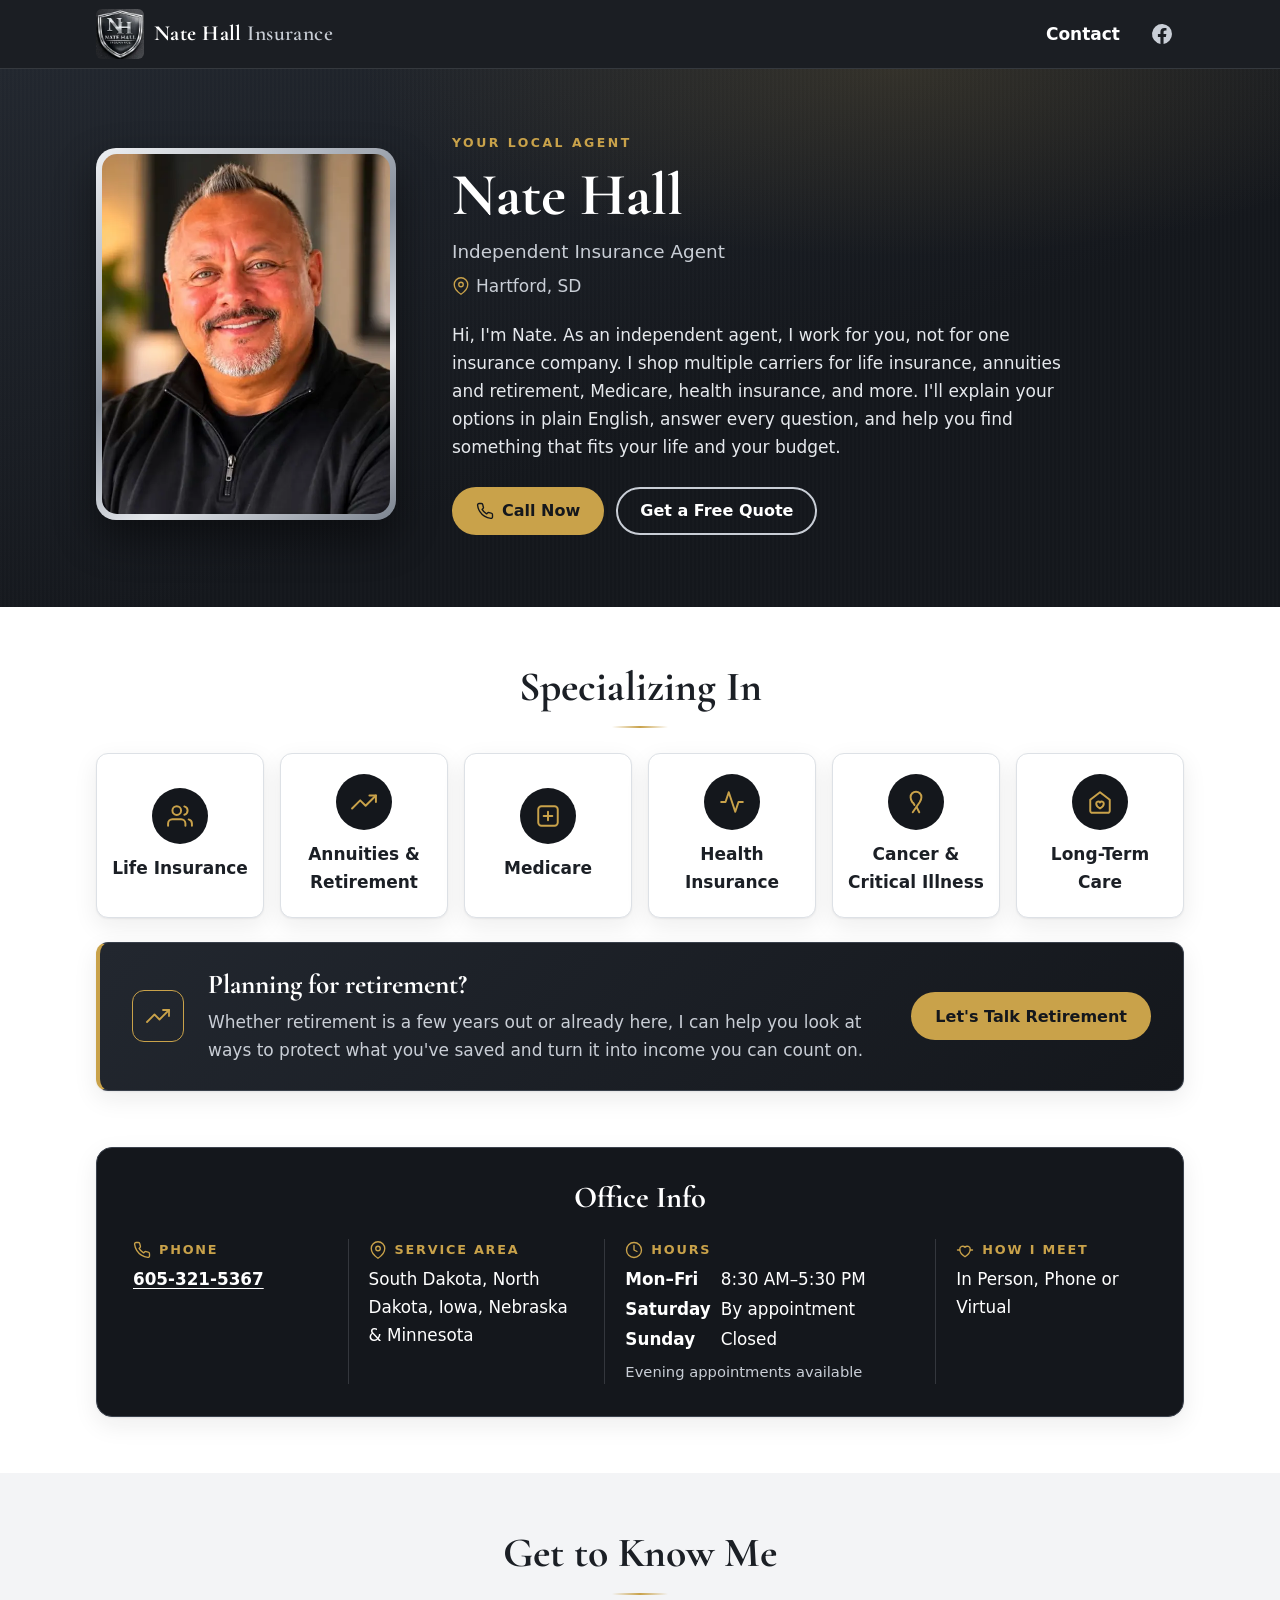
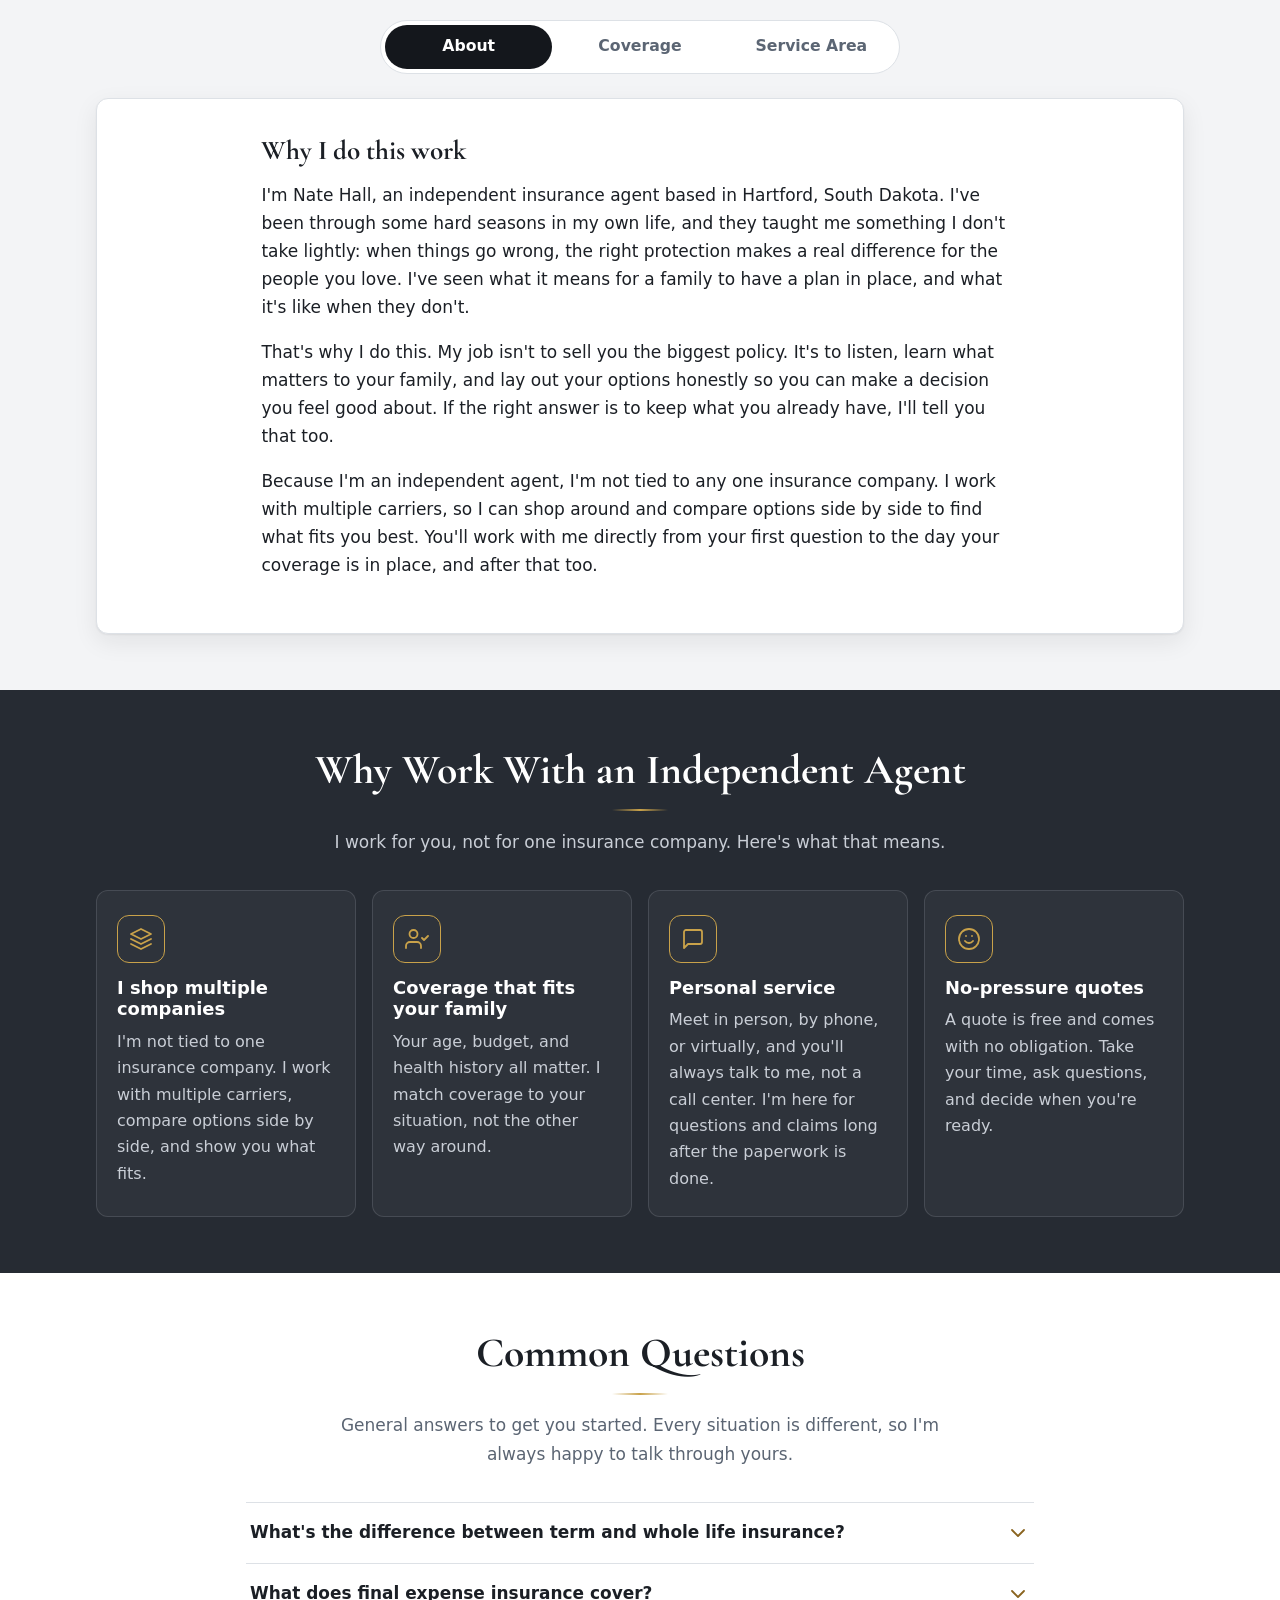
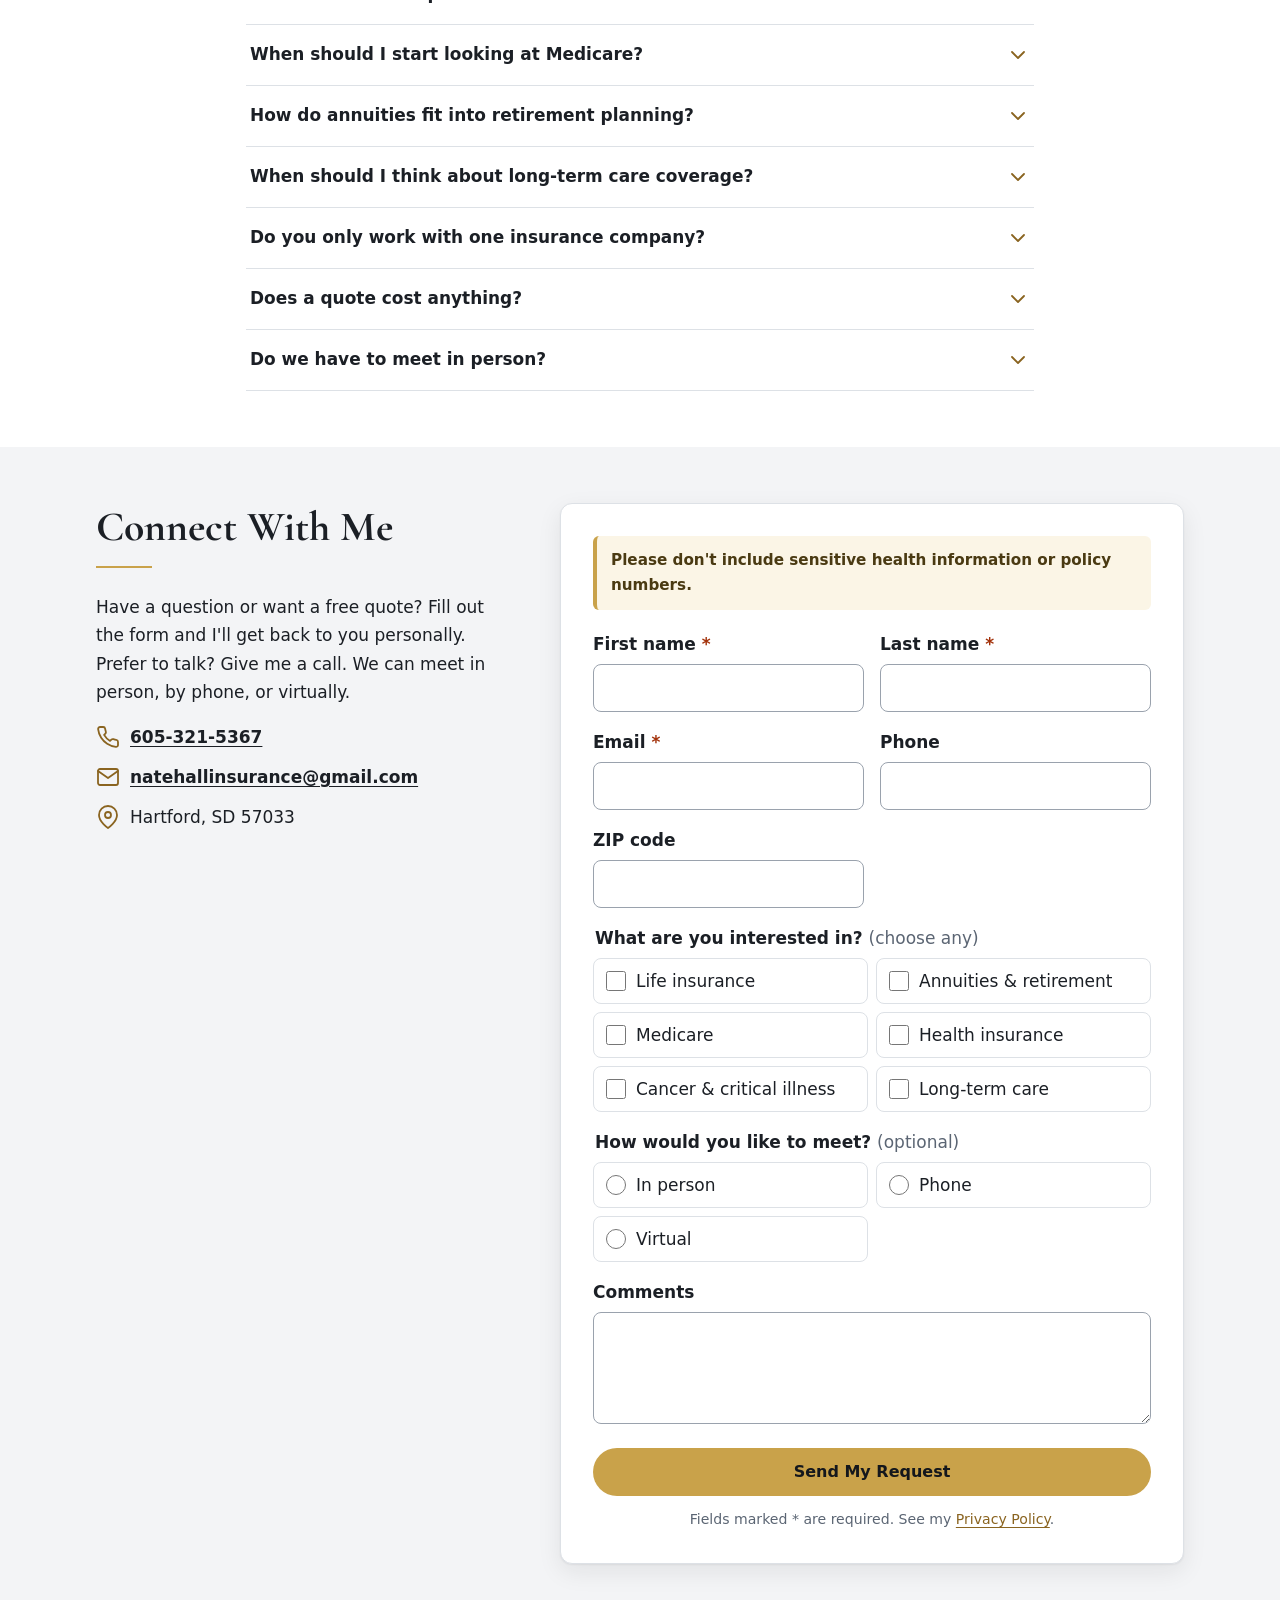
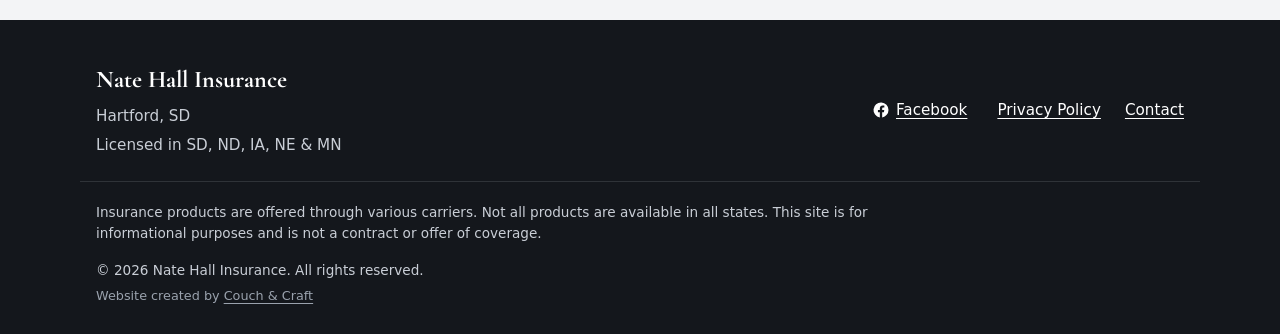
==== index.html @ f80def9e "Add Google Analytics, Search Console verification and lead events GA4 on every page, generate_lead o" ====
<!doctype html>
<html lang="en">
<head>
  <meta charset="utf-8">
  <meta name="viewport" content="width=device-width, initial-scale=1">
  <title>Insurance Agent in Hartford, SD | Nate Hall Insurance</title>
  <meta name="description" content="Independent agent in Hartford, SD. I compare life, Medicare, health, annuity and long-term care plans from multiple carriers. Free, no-pressure quotes.">
  <meta name="theme-color" content="#14171C">

  <link rel="canonical" href="https://www.natehallinsurance.com/">
  <meta name="google-site-verification" content="kCmGe4EcxUfn1Sa9XEXXKbGyfLXKzWHT8X6fdnaGC8A">

  <meta property="og:type" content="website">
  <meta property="og:site_name" content="Nate Hall Insurance">
  <meta property="og:title" content="Insurance Agent in Hartford, SD | Nate Hall Insurance">
  <meta property="og:description" content="Independent insurance agent in Hartford, SD. Life insurance, annuities and retirement, Medicare, health insurance, cancer and critical illness, and long-term care. Free, no-pressure quotes.">
  <meta property="og:url" content="https://www.natehallinsurance.com/">
  <meta property="og:image" content="https://www.natehallinsurance.com/assets/og-image.jpg">
  <meta property="og:image:width" content="1200">
  <meta property="og:image:height" content="630">
  <meta property="og:image:alt" content="Headshot of Nate Hall, independent insurance agent in Hartford, South Dakota">
  <meta property="og:locale" content="en_US">
  <meta name="twitter:card" content="summary_large_image">

  <link rel="icon" type="image/png" href="assets/favicon.png">
  <link rel="apple-touch-icon" href="assets/apple-touch-icon.png">

  <link rel="preconnect" href="https://fonts.googleapis.com">
  <link rel="preconnect" href="https://fonts.gstatic.com" crossorigin>
  <link rel="stylesheet" href="https://fonts.googleapis.com/css2?family=Cormorant+Garamond:wght@600;700&display=swap">

  <link rel="preload" as="image" href="assets/nate.webp?v=20261008" type="image/webp">
  <link rel="stylesheet" href="css/styles.css?v=20261012">

  <script type="application/ld+json">
  {
    "@context": "https://schema.org",
    "@type": "InsuranceAgency",
    "name": "Nate Hall Insurance",
    "url": "https://www.natehallinsurance.com/",
    "logo": "https://www.natehallinsurance.com/assets/logo.png",
    "image": "https://www.natehallinsurance.com/assets/nate.jpg",
    "description": "Independent insurance agency in Hartford, South Dakota offering life insurance, annuities and retirement planning, Medicare, health insurance, cancer and critical illness, and long-term care coverage.",
    "telephone": "+16053215367",
    "email": "natehallinsurance@gmail.com",
    "openingHoursSpecification": [
      {
        "@type": "OpeningHoursSpecification",
        "dayOfWeek": ["Monday", "Tuesday", "Wednesday", "Thursday", "Friday"],
        "opens": "08:30",
        "closes": "17:30"
      }
    ],
    "address": {
      "@type": "PostalAddress",
      "addressLocality": "Hartford",
      "addressRegion": "SD",
      "postalCode": "57033",
      "addressCountry": "US"
    },
    "areaServed": [
      { "@type": "State", "name": "South Dakota" },
      { "@type": "State", "name": "North Dakota" },
      { "@type": "State", "name": "Iowa" },
      { "@type": "State", "name": "Nebraska" },
      { "@type": "State", "name": "Minnesota" }
    ],
    "employee": {
      "@type": "Person",
      "name": "Nate Hall",
      "jobTitle": "Independent Insurance Agent"
    },
    "knowsAbout": ["Life insurance", "Final expense insurance", "Annuities", "Retirement planning", "Medicare", "Health insurance", "Cancer insurance", "Critical illness insurance", "Long-term care insurance"],
    "sameAs": ["https://www.facebook.com/p/Nate-Hall-Insurance-61587780698267/"]
  }
  </script>
  <script async src="https://www.googletagmanager.com/gtag/js?id=G-8RCHH9KMJ9"></script>
  <script>window.dataLayer=window.dataLayer||[];function gtag(){dataLayer.push(arguments);}gtag('js',new Date());gtag('config','G-8RCHH9KMJ9');</script>
</head>
<body>
  <a class="skip-link" href="#main">Skip to main content</a>

  <svg class="sprite" aria-hidden="true" focusable="false" xmlns="http://www.w3.org/2000/svg">
    <symbol id="i-family" viewBox="0 0 24 24"><path d="M17 21v-2a4 4 0 0 0-4-4H5a4 4 0 0 0-4 4v2"/><circle cx="9" cy="7" r="4"/><path d="M23 21v-2a4 4 0 0 0-3-3.87"/><path d="M16 3.13a4 4 0 0 1 0 7.75"/></symbol>
    <symbol id="i-medical" viewBox="0 0 24 24"><rect x="3" y="3" width="18" height="18" rx="3"/><path d="M12 8v8M8 12h8"/></symbol>
    <symbol id="i-growth" viewBox="0 0 24 24"><path d="M23 6l-9.5 9.5-5-5L1 18"/><path d="M17 6h6v6"/></symbol>
    <symbol id="i-ribbon" viewBox="0 0 24 24"><path d="M8.6 12.2C7.6 10.6 7 9.2 7 7.5a5 5 0 0 1 10 0c0 1.7-.6 3.1-1.6 4.7L9 21.5"/><path d="M12.6 16.8L15 21.5"/><path d="M10.6 14.7l-1.2-1.9"/></symbol>
    <symbol id="i-pulse" viewBox="0 0 24 24"><path d="M22 12h-4l-3 9L9 3l-3 9H2"/></symbol>
    <symbol id="i-home-heart" viewBox="0 0 24 24"><path d="M3 10l9-7 9 7v10a2 2 0 0 1-2 2H5a2 2 0 0 1-2-2z"/><path d="M12 18s-3.5-2-3.5-4.4A1.9 1.9 0 0 1 12 12.5a1.9 1.9 0 0 1 3.5 1.1C15.5 16 12 18 12 18z"/></symbol>
    <symbol id="i-phone" viewBox="0 0 24 24"><path d="M22 16.92v3a2 2 0 0 1-2.18 2 19.8 19.8 0 0 1-8.63-3.07 19.5 19.5 0 0 1-6-6A19.8 19.8 0 0 1 2.12 4.18 2 2 0 0 1 4.11 2h3a2 2 0 0 1 2 1.72c.13.96.36 1.9.7 2.81a2 2 0 0 1-.45 2.11L8.09 9.91a16 16 0 0 0 6 6l1.27-1.27a2 2 0 0 1 2.11-.45c.91.34 1.85.57 2.81.7A2 2 0 0 1 22 16.92z"/></symbol>
    <symbol id="i-pin" viewBox="0 0 24 24"><path d="M21 10c0 7-9 13-9 13s-9-6-9-13a9 9 0 0 1 18 0z"/><circle cx="12" cy="10" r="3"/></symbol>
    <symbol id="i-clock" viewBox="0 0 24 24"><circle cx="12" cy="12" r="10"/><path d="M12 6v6l4 2"/></symbol>
    <symbol id="i-handshake" viewBox="0 0 24 24"><path d="M12 21s-7-4.35-7-10a4 4 0 0 1 7-2.65A4 4 0 0 1 19 11c0 5.65-7 10-7 10z"/><path d="M2 12h3M19 12h3"/></symbol>
    <symbol id="i-mail" viewBox="0 0 24 24"><rect x="2" y="4" width="20" height="16" rx="2"/><path d="M22 6l-10 7L2 6"/></symbol>
    <symbol id="i-layers" viewBox="0 0 24 24"><path d="M12 2L2 7l10 5 10-5-10-5z"/><path d="M2 17l10 5 10-5"/><path d="M2 12l10 5 10-5"/></symbol>
    <symbol id="i-user-check" viewBox="0 0 24 24"><path d="M16 21v-2a4 4 0 0 0-4-4H5a4 4 0 0 0-4 4v2"/><circle cx="8.5" cy="7" r="4"/><path d="M17 11l2 2 4-4"/></symbol>
    <symbol id="i-chat" viewBox="0 0 24 24"><path d="M21 15a2 2 0 0 1-2 2H7l-4 4V5a2 2 0 0 1 2-2h14a2 2 0 0 1 2 2z"/></symbol>
    <symbol id="i-smile" viewBox="0 0 24 24"><circle cx="12" cy="12" r="10"/><path d="M8 14s1.5 2 4 2 4-2 4-2"/><path d="M9 9h.01M15 9h.01"/></symbol>
    <symbol id="i-check" viewBox="0 0 24 24"><path d="M20 6L9 17l-5-5"/></symbol>
    <symbol id="i-chevron" viewBox="0 0 24 24"><path d="M6 9l6 6 6-6"/></symbol>
    <symbol id="i-left" viewBox="0 0 24 24"><path d="M15 18l-6-6 6-6"/></symbol>
    <symbol id="i-right" viewBox="0 0 24 24"><path d="M9 18l6-6-6-6"/></symbol>
    <symbol id="i-facebook" viewBox="0 0 24 24"><path fill="currentColor" stroke="none" d="M22 12a10 10 0 1 0-11.56 9.88v-6.99H7.9V12h2.54V9.8c0-2.5 1.49-3.89 3.78-3.89 1.09 0 2.24.2 2.24.2v2.46h-1.26c-1.24 0-1.63.77-1.63 1.56V12h2.78l-.44 2.89h-2.34v6.99A10 10 0 0 0 22 12z"/></symbol>
  </svg>

  <header class="site-header">
    <div class="container header-inner">
      <a class="brand" href="#top" aria-label="Nate Hall Insurance, back to top">
        <picture>
          <source srcset="assets/logo-sm.webp" type="image/webp">
          <img src="assets/logo-sm.png" alt="Nate Hall Insurance shield logo" width="48" height="49">
        </picture>
        <span class="brand-text">Nate Hall <span>Insurance</span></span>
      </a>
      <nav class="header-nav" aria-label="Primary">
        <a class="nav-link" href="#contact">Contact</a>
        <a class="icon-link" href="https://www.facebook.com/p/Nate-Hall-Insurance-61587780698267/" target="_blank" rel="noopener" aria-label="Nate Hall Insurance on Facebook (opens in a new tab)">
          <svg class="icon" aria-hidden="true"><use href="#i-facebook"/></svg>
        </a>
      </nav>
    </div>
  </header>

  <main id="main">
    <section class="hero" id="top" aria-labelledby="agent-name">
      <div class="container hero-inner">
        <div class="agent-photo">
          <picture>
            <source srcset="assets/nate.webp?v=20261008" type="image/webp">
            <img src="assets/nate.jpg?v=20261008" alt="Nate Hall, smiling, in a black quarter-zip pullover" width="560" height="700" fetchpriority="high">
          </picture>
        </div>
        <div class="agent-info">
          <p class="eyebrow">Your local agent</p>
          <h1 id="agent-name">Nate Hall</h1>
          <p class="agent-title">Independent Insurance Agent</p>
          <p class="agent-location">
            <svg class="icon icon-sm" aria-hidden="true"><use href="#i-pin"/></svg>
            Hartford, SD
          </p>
          <p class="hero-intro">
            Hi, I'm Nate. As an independent agent, I work for you, not for one insurance company. I shop multiple
            carriers for life insurance, annuities and retirement, Medicare, health insurance, and more. I'll explain
            your options in plain English, answer every question, and help you find something that fits your life and your budget.
          </p>
          <div class="btn-row">
            <a class="btn btn-gold" href="tel:+16053215367">
              <svg class="icon icon-sm" aria-hidden="true"><use href="#i-phone"/></svg>
              Call Now
            </a>
            <a class="btn btn-outline-light" href="#contact">Get a Free Quote</a>
          </div>
        </div>
      </div>
    </section>

    <section class="section specialties" aria-labelledby="specialties-title">
      <div class="container">
        <h2 id="specialties-title" class="section-title">Specializing In</h2>
        <ul class="tile-grid" role="list">
          <li><a class="tile" href="#coverage-life" data-open-tab="tab-coverage">
            <span class="tile-icon"><svg class="icon" aria-hidden="true"><use href="#i-family"/></svg></span>
            <span class="tile-label">Life Insurance</span></a></li>
          <li><a class="tile" href="#coverage-annuities" data-open-tab="tab-coverage">
            <span class="tile-icon"><svg class="icon" aria-hidden="true"><use href="#i-growth"/></svg></span>
            <span class="tile-label">Annuities &amp; Retirement</span></a></li>
          <li><a class="tile" href="#coverage-medicare" data-open-tab="tab-coverage">
            <span class="tile-icon"><svg class="icon" aria-hidden="true"><use href="#i-medical"/></svg></span>
            <span class="tile-label">Medicare</span></a></li>
          <li><a class="tile" href="#coverage-health" data-open-tab="tab-coverage">
            <span class="tile-icon"><svg class="icon" aria-hidden="true"><use href="#i-pulse"/></svg></span>
            <span class="tile-label">Health Insurance</span></a></li>
          <li><a class="tile" href="#coverage-cancer" data-open-tab="tab-coverage">
            <span class="tile-icon"><svg class="icon" aria-hidden="true"><use href="#i-ribbon"/></svg></span>
            <span class="tile-label">Cancer &amp; Critical Illness</span></a></li>
          <li><a class="tile" href="#coverage-ltc" data-open-tab="tab-coverage">
            <span class="tile-icon"><svg class="icon" aria-hidden="true"><use href="#i-home-heart"/></svg></span>
            <span class="tile-label">Long-Term Care</span></a></li>
        </ul>

        <div class="callout">
          <span class="callout-icon"><svg class="icon" aria-hidden="true"><use href="#i-growth"/></svg></span>
          <div class="callout-text">
            <h3>Planning for retirement?</h3>
            <p>Whether retirement is a few years out or already here, I can help you look at ways to protect what you've saved and turn it into income you can count on.</p>
          </div>
          <a class="btn btn-gold" href="#contact" data-interest="Annuities &amp; retirement">Let's Talk Retirement</a>
        </div>
      </div>
    </section>

    <section class="section section-tight" aria-labelledby="office-title">
      <div class="container">
        <div class="office-box">
          <h2 id="office-title" class="office-title">Office Info</h2>
          <dl class="office-grid">
            <div class="office-item">
              <dt><svg class="icon" aria-hidden="true"><use href="#i-phone"/></svg> Phone</dt>
              <dd><a href="tel:+16053215367">605-321-5367</a></dd>
            </div>
            <div class="office-item">
              <dt><svg class="icon" aria-hidden="true"><use href="#i-pin"/></svg> Service Area</dt>
              <dd>South Dakota, North Dakota, Iowa, Nebraska &amp; Minnesota</dd>
            </div>
            <div class="office-item">
              <dt><svg class="icon" aria-hidden="true"><use href="#i-clock"/></svg> Hours</dt>
              <dd>
                <ul class="hours" role="list">
                  <li><span>Mon–Fri</span> 8:30 AM–5:30 PM</li>
                  <li><span>Saturday</span> By appointment</li>
                  <li><span>Sunday</span> Closed</li>
                </ul>
                <p class="hours-note">Evening appointments available</p>
              </dd>
            </div>
            <div class="office-item">
              <dt><svg class="icon" aria-hidden="true"><use href="#i-handshake"/></svg> How I Meet</dt>
              <dd>In Person, Phone or Virtual</dd>
            </div>
          </dl>
        </div>
      </div>
    </section>

    <section class="section section-mist" id="about" aria-labelledby="learn-title">
      <div class="container">
        <h2 id="learn-title" class="section-title">Get to Know Me</h2>

        <div class="tabs" data-tabs>
          <div class="tab-list" role="tablist" aria-label="About Nate Hall Insurance">
            <button class="tab" role="tab" id="tab-about" aria-controls="panel-about" aria-selected="true">About</button>
            <button class="tab" role="tab" id="tab-coverage" aria-controls="panel-coverage" aria-selected="false" tabindex="-1">Coverage</button>
            <button class="tab" role="tab" id="tab-area" aria-controls="panel-area" aria-selected="false" tabindex="-1">Service Area</button>
          </div>

          <div class="tab-panel" role="tabpanel" id="panel-about" aria-labelledby="tab-about" tabindex="0">
            <div class="prose">
              <h3>Why I do this work</h3>
              <p>
                I'm Nate Hall, an independent insurance agent based in Hartford, South Dakota.
                I've been through some hard seasons in my own life, and they taught me something I don't take
                lightly: when things go wrong, the right protection makes a real difference for the people you love.
                I've seen what it means for a family to have a plan in place, and what it's like when they don't.
              </p>
              <p>
                That's why I do this. My job isn't to sell you the biggest policy. It's to listen, learn what
                matters to your family, and lay out your options honestly so you can make a decision you feel good about.
                If the right answer is to keep what you already have, I'll tell you that too.
              </p>
              <p>
                Because I'm an independent agent, I'm not tied to any one insurance company. I work with multiple carriers,
                so I can shop around and compare options side by side to find what fits you best. You'll work with me directly
                from your first question to the day your coverage is in place, and after that too.
              </p>

            </div>
          </div>

          <div class="tab-panel" role="tabpanel" id="panel-coverage" aria-labelledby="tab-coverage" tabindex="0" hidden>
            <div class="card-grid">
              <article class="card" id="coverage-life">
                <div class="card-head">
                  <span class="card-icon"><svg class="icon" aria-hidden="true"><use href="#i-family"/></svg></span>
                  <h3>Life Insurance</h3>
                </div>
                <p>Life insurance pays money to the people you choose if you pass away while the policy is active. Term life covers a set number of years, like while kids are at home or a mortgage is being paid, and permanent life is built to last your whole life. Final expense coverage, a smaller policy that helps with funeral and end-of-life costs, falls here too.</p>
                <p class="who"><strong>Who it's for:</strong> Parents, spouses, homeowners, and anyone whose family counts on their income or care, plus older adults who want funeral costs taken care of ahead of time.</p>
              </article>
              <article class="card card-featured" id="coverage-annuities">
                <p class="card-badge">Retirement planning</p>
                <div class="card-head">
                  <span class="card-icon"><svg class="icon" aria-hidden="true"><use href="#i-growth"/></svg></span>
                  <h3>Annuities &amp; Retirement</h3>
                </div>
                <p>Retirement planning is about making sure your savings last as long as you do. An annuity is a contract with an insurance company: you set money aside, and in return it can grow over time or pay you income later, sometimes for life. Terms and fees vary a lot, so we'll go over the details together before you decide anything.</p>
                <p class="who"><strong>Who it's for:</strong> People nearing or in retirement who want to protect what they've saved or create a steady income.</p>
              </article>
              <article class="card" id="coverage-medicare">
                <div class="card-head">
                  <span class="card-icon"><svg class="icon" aria-hidden="true"><use href="#i-medical"/></svg></span>
                  <h3>Medicare</h3>
                </div>
                <p>Medicare has a lot of moving parts: Original Medicare, supplement (Medigap) plans, Medicare Advantage, and prescription drug plans. I'll help you understand how the pieces fit together and compare options so you can choose coverage that works for your doctors, prescriptions, and budget.</p>
                <p class="who"><strong>Who it's for:</strong> People turning 65, retiring, or already on Medicare who want a second look at their coverage.</p>
              </article>
              <article class="card" id="coverage-health">
                <div class="card-head">
                  <span class="card-icon"><svg class="icon" aria-hidden="true"><use href="#i-pulse"/></svg></span>
                  <h3>Health Insurance</h3>
                </div>
                <p>Health insurance helps pay for doctor visits, hospital stays, prescriptions, and preventive care. If you don't get coverage through an employer, I can help you compare plans and make sense of deductibles, networks, and out-of-pocket costs.</p>
                <p class="who"><strong>Who it's for:</strong> Self-employed folks, early retirees under 65, people between jobs, and families buying their own coverage.</p>
              </article>
              <article class="card" id="coverage-cancer">
                <div class="card-head">
                  <span class="card-icon"><svg class="icon" aria-hidden="true"><use href="#i-ribbon"/></svg></span>
                  <h3>Cancer &amp; Critical Illness</h3>
                </div>
                <p>This supplemental coverage pays a cash benefit if you're diagnosed with a covered condition, such as cancer, a heart attack, or a stroke, depending on the policy. That money can help with what health insurance doesn't fully cover, like deductibles, travel to treatment, or bills at home while you recover.</p>
                <p class="who"><strong>Who it's for:</strong> Families who want an extra cushion, especially with a high-deductible health plan or a family history of serious illness.</p>
              </article>
              <article class="card" id="coverage-ltc">
                <div class="card-head">
                  <span class="card-icon"><svg class="icon" aria-hidden="true"><use href="#i-home-heart"/></svg></span>
                  <h3>Long-Term Care</h3>
                </div>
                <p>Long-term care coverage helps pay for care if you can no longer handle everyday activities on your own because of aging, illness, or injury. Depending on the policy, that can include in-home care, assisted living, or a nursing home. Planning ahead can help protect your savings and give your family more options.</p>
                <p class="who"><strong>Who it's for:</strong> Adults planning ahead who don't want future care costs to fall entirely on their savings or their kids.</p>
              </article>
            </div>
          </div>

          <div class="tab-panel" role="tabpanel" id="panel-area" aria-labelledby="tab-area" tabindex="0" hidden>
            <div class="prose">
              <h3>Licensed in five states</h3>
              <p>I'm based in Hartford, South Dakota, and licensed to help clients in:</p>
              <ul class="state-list" role="list">
                <li><svg class="icon icon-sm" aria-hidden="true"><use href="#i-check"/></svg> South Dakota</li>
                <li><svg class="icon icon-sm" aria-hidden="true"><use href="#i-check"/></svg> North Dakota</li>
                <li><svg class="icon icon-sm" aria-hidden="true"><use href="#i-check"/></svg> Iowa</li>
                <li><svg class="icon icon-sm" aria-hidden="true"><use href="#i-check"/></svg> Nebraska</li>
                <li><svg class="icon icon-sm" aria-hidden="true"><use href="#i-check"/></svg> Minnesota</li>
              </ul>
              <p>
                You don't have to live near Hartford to work with me. We can meet in person, by phone, or virtually,
                whichever works best for you. We can go over everything without you leaving the kitchen table.
              </p>
            </div>
          </div>
        </div>
      </div>
    </section>

    <section class="section section-dark" aria-labelledby="why-title">
      <div class="container">
        <h2 id="why-title" class="section-title">Why Work With an Independent Agent</h2>
        <p class="section-lead">I work for you, not for one insurance company. Here's what that means.</p>
        <ul class="why-grid" role="list">
          <li class="why-item">
            <span class="why-icon"><svg class="icon" aria-hidden="true"><use href="#i-layers"/></svg></span>
            <h3>I shop multiple companies</h3>
            <p>I'm not tied to one insurance company. I work with multiple carriers, compare options side by side, and show you what fits.</p>
          </li>
          <li class="why-item">
            <span class="why-icon"><svg class="icon" aria-hidden="true"><use href="#i-user-check"/></svg></span>
            <h3>Coverage that fits your family</h3>
            <p>Your age, budget, and health history all matter. I match coverage to your situation, not the other way around.</p>
          </li>
          <li class="why-item">
            <span class="why-icon"><svg class="icon" aria-hidden="true"><use href="#i-chat"/></svg></span>
            <h3>Personal service</h3>
            <p>Meet in person, by phone, or virtually, and you'll always talk to me, not a call center. I'm here for questions and claims long after the paperwork is done.</p>
          </li>
          <li class="why-item">
            <span class="why-icon"><svg class="icon" aria-hidden="true"><use href="#i-smile"/></svg></span>
            <h3>No-pressure quotes</h3>
            <p>A quote is free and comes with no obligation. Take your time, ask questions, and decide when you're ready.</p>
          </li>
        </ul>
      </div>
    </section>

    <section class="section testimonials" id="testimonials" aria-labelledby="testimonials-title" hidden>
      <div class="container">
        <h2 id="testimonials-title" class="section-title">What Clients Say</h2>
        <div class="carousel" aria-roledescription="carousel" aria-label="Client testimonials">
          <div class="carousel-track" aria-live="polite"></div>
          <div class="carousel-controls">
            <button class="carousel-btn" type="button" data-carousel-prev aria-label="Previous testimonial">
              <svg class="icon" aria-hidden="true"><use href="#i-left"/></svg>
            </button>
            <p class="carousel-status" data-carousel-status></p>
            <button class="carousel-btn" type="button" data-carousel-next aria-label="Next testimonial">
              <svg class="icon" aria-hidden="true"><use href="#i-right"/></svg>
            </button>
          </div>
        </div>
      </div>
    </section>

    <section class="section" id="faq" aria-labelledby="faq-title">
      <div class="container container-narrow">
        <h2 id="faq-title" class="section-title">Common Questions</h2>
        <p class="section-lead">General answers to get you started. Every situation is different, so I'm always happy to talk through yours.</p>
        <div class="accordion" data-accordion>
          <div class="acc-item">
            <h3 class="acc-heading">
              <button class="acc-trigger" type="button" aria-expanded="false" aria-controls="faq-1" id="faq-1-btn">
                What's the difference between term and whole life insurance?
                <svg class="icon acc-icon" aria-hidden="true"><use href="#i-chevron"/></svg>
              </button>
            </h3>
            <div class="acc-panel" id="faq-1" role="region" aria-labelledby="faq-1-btn" hidden>
              <p>Term life covers you for a set period, often 10, 20, or 30 years. It usually costs less and is a common way to protect a family during the years they depend on your income. Whole life is a type of permanent coverage designed to last your entire life, and it can build cash value over time. It typically costs more for the same amount of coverage. Many families use one, the other, or a mix.</p>
            </div>
          </div>
          <div class="acc-item">
            <h3 class="acc-heading">
              <button class="acc-trigger" type="button" aria-expanded="false" aria-controls="faq-2" id="faq-2-btn">
                What does final expense insurance cover?
                <svg class="icon acc-icon" aria-hidden="true"><use href="#i-chevron"/></svg>
              </button>
            </h3>
            <div class="acc-panel" id="faq-2" role="region" aria-labelledby="faq-2-btn" hidden>
              <p>Final expense is a type of life insurance: a small whole life policy. When the insured person passes away, the benefit goes to the beneficiary, who can generally use it however they need. Most families use it for funeral and burial costs, final medical bills, or other debts left behind. Coverage amounts are usually smaller than a traditional life policy.</p>
            </div>
          </div>
          <div class="acc-item">
            <h3 class="acc-heading">
              <button class="acc-trigger" type="button" aria-expanded="false" aria-controls="faq-3" id="faq-3-btn">
                When should I start looking at Medicare?
                <svg class="icon acc-icon" aria-hidden="true"><use href="#i-chevron"/></svg>
              </button>
            </h3>
            <div class="acc-panel" id="faq-3" role="region" aria-labelledby="faq-3-btn" hidden>
              <p>A good time to start is a few months before you turn 65. Your Initial Enrollment Period for Medicare is a seven-month window that starts three months before the month you turn 65. If you want a Medicare supplement (Medigap) plan, your Medigap open enrollment period is the six months that begin the month you're 65 or older and enrolled in Part B. During that window, companies generally can't turn you down or charge you more because of your health. If you're still working past 65, the timing can be different, so it's worth talking through.</p>
            </div>
          </div>
          <div class="acc-item">
            <h3 class="acc-heading">
              <button class="acc-trigger" type="button" aria-expanded="false" aria-controls="faq-4" id="faq-4-btn">
                How do annuities fit into retirement planning?
                <svg class="icon acc-icon" aria-hidden="true"><use href="#i-chevron"/></svg>
              </button>
            </h3>
            <div class="acc-panel" id="faq-4" role="region" aria-labelledby="faq-4-btn" hidden>
              <p>An annuity is an agreement with an insurance company. You pay in, either all at once or over time, and the company agrees to grow that money and/or pay it back to you as income later. Some annuities are designed to protect part of your savings from market downturns, and some can provide income for as long as you live. They often have surrender periods and fees, so it's important to understand the details before you buy.</p>
            </div>
          </div>
          <div class="acc-item">
            <h3 class="acc-heading">
              <button class="acc-trigger" type="button" aria-expanded="false" aria-controls="faq-5" id="faq-5-btn">
                When should I think about long-term care coverage?
                <svg class="icon acc-icon" aria-hidden="true"><use href="#i-chevron"/></svg>
              </button>
            </h3>
            <div class="acc-panel" id="faq-5" role="region" aria-labelledby="faq-5-btn" hidden>
              <p>Many people start looking in their 50s or early 60s. You're more likely to qualify while you're healthy, and costs are generally lower the younger you are when you buy. Waiting can mean higher costs or fewer options. Even if you decide it's not for you, it's worth having a plan for how care would be paid for if you ever need it.</p>
            </div>
          </div>
          <div class="acc-item">
            <h3 class="acc-heading">
              <button class="acc-trigger" type="button" aria-expanded="false" aria-controls="faq-6" id="faq-6-btn">
                Do you only work with one insurance company?
                <svg class="icon acc-icon" aria-hidden="true"><use href="#i-chevron"/></svg>
              </button>
            </h3>
            <div class="acc-panel" id="faq-6" role="region" aria-labelledby="faq-6-btn" hidden>
              <p>No. I'm an independent agent, so I work with multiple carriers. That lets me compare options from different companies and recommend what fits your situation, instead of fitting you into one company's products.</p>
            </div>
          </div>
          <div class="acc-item">
            <h3 class="acc-heading">
              <button class="acc-trigger" type="button" aria-expanded="false" aria-controls="faq-7" id="faq-7-btn">
                Does a quote cost anything?
                <svg class="icon acc-icon" aria-hidden="true"><use href="#i-chevron"/></svg>
              </button>
            </h3>
            <div class="acc-panel" id="faq-7" role="region" aria-labelledby="faq-7-btn" hidden>
              <p>No. A quote is free, and asking for one doesn't obligate you to anything. I'll walk you through the numbers, answer your questions, and you can take as much time as you need to decide.</p>
            </div>
          </div>
          <div class="acc-item">
            <h3 class="acc-heading">
              <button class="acc-trigger" type="button" aria-expanded="false" aria-controls="faq-8" id="faq-8-btn">
                Do we have to meet in person?
                <svg class="icon acc-icon" aria-hidden="true"><use href="#i-chevron"/></svg>
              </button>
            </h3>
            <div class="acc-panel" id="faq-8" role="region" aria-labelledby="faq-8-btn" hidden>
              <p>Not at all. We can meet in person, by phone, or virtually, whichever is easiest for you. I help clients across South Dakota, North Dakota, Iowa, Nebraska, and Minnesota.</p>
            </div>
          </div>
        </div>
      </div>
    </section>

    <section class="section section-mist" id="contact" aria-labelledby="contact-title">
      <div class="container contact-layout">
        <div class="contact-intro">
          <h2 id="contact-title" class="section-title section-title-left">Connect With Me</h2>
          <p>Have a question or want a free quote? Fill out the form and I'll get back to you personally. Prefer to talk? Give me a call. We can meet in person, by phone, or virtually.</p>
          <ul class="contact-list" role="list">
            <li><svg class="icon" aria-hidden="true"><use href="#i-phone"/></svg> <a href="tel:+16053215367">605-321-5367</a></li>
            <li><svg class="icon" aria-hidden="true"><use href="#i-mail"/></svg> <a href="mailto:natehallinsurance@gmail.com">natehallinsurance@gmail.com</a></li>
            <li><svg class="icon" aria-hidden="true"><use href="#i-pin"/></svg> Hartford, SD 57033</li>
          </ul>
        </div>

        <form class="contact-form" name="quote-request" method="POST" action="contact.php" novalidate>
          <p class="visually-hidden" aria-hidden="true">
            <label>Leave this field empty: <input name="bot-field" tabindex="-1" autocomplete="off"></label>
          </p>

          <div class="notice" role="note">
            <strong>Please don't include sensitive health information or policy numbers.</strong>
          </div>

          <div class="field-row">
            <div class="field">
              <label for="first-name">First name <span class="req" aria-hidden="true">*</span></label>
              <input id="first-name" name="first-name" type="text" autocomplete="given-name" required>
            </div>
            <div class="field">
              <label for="last-name">Last name <span class="req" aria-hidden="true">*</span></label>
              <input id="last-name" name="last-name" type="text" autocomplete="family-name" required>
            </div>
          </div>
          <div class="field-row">
            <div class="field">
              <label for="email">Email <span class="req" aria-hidden="true">*</span></label>
              <input id="email" name="email" type="email" autocomplete="email" required>
            </div>
            <div class="field">
              <label for="phone">Phone</label>
              <input id="phone" name="phone" type="tel" autocomplete="tel" inputmode="tel">
            </div>
          </div>
          <div class="field field-zip">
            <label for="zip">ZIP code</label>
            <input id="zip" name="zip" type="text" autocomplete="postal-code" inputmode="numeric" pattern="[0-9]{5}" maxlength="5">
          </div>

          <fieldset class="field checks">
            <legend>What are you interested in? <span class="hint">(choose any)</span></legend>
            <label class="check"><input type="checkbox" name="interests[]" value="Life insurance"> Life insurance</label>
            <label class="check"><input type="checkbox" name="interests[]" value="Annuities &amp; retirement"> Annuities &amp; retirement</label>
            <label class="check"><input type="checkbox" name="interests[]" value="Medicare"> Medicare</label>
            <label class="check"><input type="checkbox" name="interests[]" value="Health insurance"> Health insurance</label>
            <label class="check"><input type="checkbox" name="interests[]" value="Cancer &amp; critical illness"> Cancer &amp; critical illness</label>
            <label class="check"><input type="checkbox" name="interests[]" value="Long-term care"> Long-term care</label>
          </fieldset>

          <fieldset class="field checks">
            <legend>How would you like to meet? <span class="hint">(optional)</span></legend>
            <label class="check"><input type="radio" name="meeting" value="In person"> In person</label>
            <label class="check"><input type="radio" name="meeting" value="Phone"> Phone</label>
            <label class="check"><input type="radio" name="meeting" value="Virtual"> Virtual</label>
          </fieldset>

          <div class="field">
            <label for="comments">Comments</label>
            <textarea id="comments" name="comments" rows="4"></textarea>
          </div>

          <p class="form-error" role="alert" data-form-error hidden></p>
          <button class="btn btn-gold btn-block" type="submit">Send My Request</button>
          <p class="form-fine">Fields marked <span aria-hidden="true">*</span><span class="visually-hidden">with an asterisk</span> are required. See my <a href="privacy.html">Privacy Policy</a>.</p>
        </form>

        <div class="form-success" data-form-success tabindex="-1" hidden>
          <h3>Thank you!</h3>
          <p>Your request is on its way. I'll be in touch soon. If it's urgent, please call me at <a href="tel:+16053215367">605-321-5367</a>.</p>
        </div>

      </div>
    </section>
  </main>

  <footer class="site-footer">
    <div class="container footer-inner">
      <div class="footer-brand">
        <p class="footer-name">Nate Hall Insurance</p>
        <p>Hartford, SD</p>
        <p>Licensed in SD, ND, IA, NE &amp; MN</p>
      </div>
      <nav class="footer-links" aria-label="Footer">
        <a href="https://www.facebook.com/p/Nate-Hall-Insurance-61587780698267/" target="_blank" rel="noopener">
          <svg class="icon icon-sm" aria-hidden="true"><use href="#i-facebook"/></svg> Facebook<span class="visually-hidden"> (opens in a new tab)</span>
        </a>
        <a href="privacy.html">Privacy Policy</a>
        <a href="#contact">Contact</a>
      </nav>
    </div>
    <div class="container">
      <p class="disclaimer">Insurance products are offered through various carriers. Not all products are available in all states. This site is for informational purposes and is not a contract or offer of coverage.</p>
      <p class="copyright">&copy; 2026 Nate Hall Insurance. All rights reserved.</p>
      <p class="credit">Website created by <a href="https://www.couchandcraft.com">Couch &amp; Craft</a></p>
    </div>
  </footer>

  <div class="mobile-bar" aria-label="Quick actions" role="region">
    <a class="btn btn-gold" href="tel:+16053215367">
      <svg class="icon icon-sm" aria-hidden="true"><use href="#i-phone"/></svg> Call
    </a>
    <a class="btn btn-outline-light" href="#contact">Free Quote</a>
  </div>

  <script src="js/main.js?v=20261016" defer></script>
</body>
</html>
---- css/styles.css ----
:root {
  --ink: #14171c;
  --charcoal: #262b33;
  --steel: #5b6573;
  --silver: #c9ced6;
  --line: #dde1e6;
  --mist: #f3f4f6;
  --white: #ffffff;
  --text: #1b1f25;
  --gold: #c9a24a;
  --gold-hover: #d8b663;
  --gold-text: #8a6420;

  --font-body: system-ui, -apple-system, "Segoe UI", Roboto, "Helvetica Neue", Arial, sans-serif;
  --font-head: "Cormorant Garamond", Georgia, "Times New Roman", serif;

  --radius: 12px;
  --shadow: 0 1px 2px rgba(20, 23, 28, .06), 0 8px 24px rgba(20, 23, 28, .08);
  --header-h: 68px;
  --mobile-bar-h: 72px;
}

*, *::before, *::after { box-sizing: border-box; }
html { scroll-behavior: smooth; -webkit-text-size-adjust: 100%; }
@media (prefers-reduced-motion: reduce) {
  html { scroll-behavior: auto; }
  *, *::before, *::after { transition: none !important; animation: none !important; }
}
body {
  margin: 0;
  font-family: var(--font-body);
  font-size: 1.0625rem;
  line-height: 1.65;
  color: var(--text);
  background: var(--white);
  padding-bottom: var(--mobile-bar-h);
}
img { max-width: 100%; height: auto; display: block; }
a { color: var(--gold-text); text-underline-offset: 3px; }
a:hover { color: var(--text); }
h1, h2, h3 { line-height: 1.2; margin: 0 0 .5em; }
p { margin: 0 0 1em; }
[hidden] { display: none !important; }
:target, section[id] { scroll-margin-top: calc(var(--header-h) + 12px); }

:focus-visible { outline: 3px solid var(--ink); outline-offset: 3px; border-radius: 4px; }
.site-header :focus-visible, .hero :focus-visible, .section-dark :focus-visible, .site-footer :focus-visible, .mobile-bar :focus-visible,
.office-box :focus-visible, .callout :focus-visible { outline-color: var(--gold); }

.visually-hidden {
  position: absolute !important; width: 1px; height: 1px; padding: 0; margin: -1px;
  overflow: hidden; clip: rect(0 0 0 0); white-space: nowrap; border: 0;
}
.skip-link {
  position: absolute; left: 12px; top: -60px; z-index: 100;
  background: var(--gold); color: var(--ink); padding: 10px 16px; border-radius: 6px;
  font-weight: 600; text-decoration: none;
}
.skip-link:focus { top: 12px; }

.sprite { position: absolute; width: 0; height: 0; overflow: hidden; }
.icon {
  width: 24px; height: 24px; flex-shrink: 0;
  fill: none; stroke: currentColor; stroke-width: 1.8; stroke-linecap: round; stroke-linejoin: round;
}
.icon-sm { width: 18px; height: 18px; }

.container { width: 100%; max-width: 1120px; margin: 0 auto; padding: 0 16px; }
.container-narrow { max-width: 820px; }

.btn {
  display: inline-flex; align-items: center; justify-content: center; gap: 8px;
  min-height: 48px; padding: 12px 22px; border-radius: 999px;
  font: 600 1rem/1.2 var(--font-body); text-decoration: none; cursor: pointer;
  border: 2px solid transparent; transition: background-color .15s, color .15s, border-color .15s;
}
.btn-gold { background: var(--gold); color: var(--ink); }
.btn-gold:hover { background: var(--gold-hover); color: var(--ink); }
.btn-outline-light { border-color: var(--silver); color: var(--white); background: transparent; }
.btn-outline-light:hover { background: var(--white); color: var(--ink); border-color: var(--white); }
.btn-block { width: 100%; }

.site-header {
  position: sticky; top: 0; z-index: 50;
  background: rgba(20, 23, 28, .97);
  border-bottom: 1px solid rgba(201, 206, 214, .15);
  transition: box-shadow .2s;
}
.site-header.is-scrolled { box-shadow: 0 4px 18px rgba(0, 0, 0, .35); }
.header-inner { display: flex; align-items: center; justify-content: space-between; min-height: var(--header-h); }
.brand { display: flex; align-items: center; gap: 10px; text-decoration: none; color: var(--white); }
.brand:hover, .brand:active, .brand:focus { color: var(--white); }
.brand img { width: 48px; height: auto; border-radius: 6px; }
.brand-text { font-family: var(--font-head); font-size: 1.35rem; font-weight: 700; letter-spacing: .02em; line-height: 1.1; }
.brand-text span { color: var(--silver); font-weight: 600; }
.header-nav { display: flex; align-items: center; gap: 6px; }
.nav-link {
  color: var(--white); text-decoration: none; font-weight: 600; padding: 10px 14px; border-radius: 999px;
}
.nav-link:hover { color: var(--gold); }
.icon-link {
  display: inline-flex; align-items: center; justify-content: center;
  width: 44px; height: 44px; border-radius: 50%; color: var(--silver);
}
.icon-link:hover { color: var(--gold); background: rgba(255, 255, 255, .06); }

@media (max-width: 380px) {
  .brand-text span { display: none; }
}

.hero {
  color: var(--white);
  background:
    radial-gradient(ellipse 60% 50% at 70% 0%, rgba(201, 162, 74, .14), transparent 70%),
    repeating-linear-gradient(90deg, rgba(255,255,255,.012) 0 2px, transparent 2px 4px),
    linear-gradient(160deg, #22272f 0%, var(--ink) 60%);
  padding: 40px 0 48px;
}
.hero-inner { display: grid; gap: 28px; align-items: center; }
.agent-photo {
  width: min(260px, 70vw); margin: 0 auto;
  padding: 6px; border-radius: 20px;
  background: linear-gradient(145deg, #eef0f3, #8a929e 45%, #e4e7eb 70%, #7b838f);
  box-shadow: 0 18px 40px rgba(0, 0, 0, .45);
}
.agent-photo img { border-radius: 15px; aspect-ratio: 4 / 5; object-fit: cover; width: 100%; }
.agent-info { text-align: center; }
.eyebrow {
  text-transform: uppercase; letter-spacing: .2em; font-size: .78rem; font-weight: 600;
  color: var(--gold); margin-bottom: .4em;
}
.hero h1 { font-family: var(--font-head); font-size: clamp(2.6rem, 9vw, 3.75rem); font-weight: 700; margin-bottom: .1em; }
.agent-title { font-size: 1.15rem; color: var(--silver); margin-bottom: .25em; }
.agent-location { display: inline-flex; align-items: center; gap: 6px; color: var(--silver); margin-bottom: 1.25em; }
.agent-location .icon { color: var(--gold); }
.hero-intro { max-width: 58ch; margin: 0 auto 1.5em; color: #e6e9ed; }
.btn-row { display: flex; flex-wrap: wrap; gap: 12px; justify-content: center; }
.btn-row .btn { flex: 1 1 200px; max-width: 280px; }

@media (min-width: 768px) {
  .hero { padding: 64px 0 72px; }
  .hero-inner { grid-template-columns: 300px 1fr; gap: 56px; }
  .agent-photo { width: 100%; margin: 0; }
  .agent-info { text-align: left; }
  .hero-intro { margin-left: 0; }
  .btn-row { justify-content: flex-start; }
  .btn-row .btn { flex: 0 0 auto; }
}

.section { padding: 56px 0; }
.section-tight { padding: 0 0 56px; }
.section-mist { background: var(--mist); }
.section-dark { background: var(--charcoal); color: #e6e9ed; }
.section-title {
  font-family: var(--font-head); font-weight: 700; text-align: center;
  font-size: clamp(2rem, 6vw, 2.6rem); margin-bottom: .6em; position: relative;
}
.section-title::after {
  content: ""; display: block; width: 56px; height: 2px; margin: 14px auto 0;
  background: linear-gradient(90deg, transparent, var(--gold), transparent);
}
.section-title-left { text-align: left; }
.section-title-left::after { margin-left: 0; background: var(--gold); }
.section-dark .section-title { color: var(--white); }
.section-lead { text-align: center; max-width: 60ch; margin: -.5em auto 2em; color: var(--steel); }
.section-dark .section-lead { color: var(--silver); }

.tile-grid {
  list-style: none; margin: 0; padding: 0;
  display: grid; grid-template-columns: repeat(2, 1fr); gap: 12px;
}
.tile {
  display: flex; flex-direction: column; align-items: center; justify-content: center; gap: 10px;
  height: 100%; min-height: 132px; padding: 20px 12px; text-align: center;
  background: var(--white); border: 1px solid var(--line); border-radius: var(--radius);
  color: var(--text); text-decoration: none; font-weight: 600; box-shadow: var(--shadow);
  transition: transform .15s, border-color .15s;
}
.tile:hover { transform: translateY(-2px); border-color: var(--gold); color: var(--text); }
.tile-icon {
  display: grid; place-items: center; width: 56px; height: 56px; border-radius: 50%;
  background: var(--ink); color: var(--gold);
}
.tile-icon .icon { width: 26px; height: 26px; }
@media (min-width: 600px) { .tile-grid { grid-template-columns: repeat(3, 1fr); gap: 16px; } }
@media (min-width: 1024px) { .tile-grid { grid-template-columns: repeat(6, 1fr); } }

.callout {
  display: grid; gap: 16px; align-items: center; margin-top: 24px;
  padding: 24px 22px; border-radius: var(--radius);
  background: linear-gradient(135deg, #22272f, var(--ink));
  border: 1px solid #3a414c; border-left: 4px solid var(--gold);
  color: #e6e9ed; box-shadow: var(--shadow);
}
.callout-icon {
  display: grid; place-items: center; width: 52px; height: 52px; border-radius: 12px;
  border: 1px solid var(--gold); color: var(--gold);
}
.callout h3 { font-family: var(--font-head); font-size: 1.7rem; color: var(--white); margin-bottom: .25em; }
.callout p { margin: 0; color: var(--silver); }
@media (min-width: 768px) {
  .callout { grid-template-columns: auto 1fr auto; gap: 24px; padding: 26px 32px; }
}

.office-box {
  background: var(--ink); color: var(--white); border-radius: calc(var(--radius) + 4px);
  padding: 28px 22px; box-shadow: var(--shadow);
  border: 1px solid #3a414c;
}
.office-title {
  font-family: var(--font-head); font-size: 1.9rem; margin-bottom: .75em; text-align: center;
}
.office-grid { display: grid; gap: 18px; margin: 0; }
.office-item { padding-top: 16px; border-top: 1px solid rgba(201, 206, 214, .18); }
.office-item:first-child { border-top: 0; padding-top: 0; }
.office-item dt {
  display: flex; align-items: center; gap: 8px; color: var(--gold);
  font-size: .8rem; font-weight: 700; letter-spacing: .14em; text-transform: uppercase;
}
.office-item dt .icon { width: 18px; height: 18px; }
.office-item dd { margin: 6px 0 0; font-size: 1.05rem; }
.office-item dd a { color: var(--white); font-weight: 600; }
.office-item dd a:hover { color: var(--gold); }
@media (min-width: 600px) {
  .office-box { padding: 32px 36px; }
  .office-grid { grid-template-columns: 1fr 1fr; gap: 24px 32px; }
  .office-item:nth-child(2) { border-top: 0; padding-top: 0; }
}
@media (min-width: 1024px) {
  .office-grid { grid-template-columns: .9fr 1.1fr 1.45fr 1fr; gap: 24px; }
  .office-item { border-top: 0; padding-top: 0; border-left: 1px solid rgba(201, 206, 214, .18); padding-left: 20px; }
  .office-item:first-child { border-left: 0; padding-left: 0; }
}

.tab-list {
  display: flex; gap: 4px; padding: 4px; margin: 0 auto 24px; max-width: 520px;
  background: var(--white); border: 1px solid var(--line); border-radius: 999px;
}
.tab {
  flex: 1; min-height: 44px; padding: 8px 10px; border: 0; border-radius: 999px; cursor: pointer;
  background: transparent; color: var(--steel); font: 600 .98rem/1.2 var(--font-body);
}
.tab:hover { color: var(--text); }
.tab[aria-selected="true"] { background: var(--ink); color: var(--white); }
.tab-panel {
  background: var(--white); border: 1px solid var(--line); border-radius: var(--radius);
  padding: 24px 20px; box-shadow: var(--shadow);
}
.tab-panel:focus-visible { outline-offset: 4px; }
.prose { max-width: 70ch; margin: 0 auto; }
.prose h3 { font-family: var(--font-head); font-size: 1.7rem; }
@media (min-width: 768px) { .tab-panel { padding: 36px 40px; } }

.card-grid { display: grid; gap: 16px; }
@media (min-width: 700px) { .card-grid { grid-template-columns: repeat(2, 1fr); } }
@media (min-width: 1024px) { .card-grid { grid-template-columns: repeat(3, 1fr); } }
.card {
  border: 1px solid var(--line); border-radius: var(--radius); padding: 22px;
  background: var(--white); display: flex; flex-direction: column;
}
.card:target { border-color: var(--gold); box-shadow: 0 0 0 3px rgba(201, 162, 74, .25); }
.card-head { display: flex; align-items: center; gap: 12px; margin-bottom: 10px; }
.card-head h3 { margin: 0; font-family: var(--font-head); font-size: 1.55rem; }
.card-icon {
  display: grid; place-items: center; width: 44px; height: 44px; border-radius: 50%;
  background: var(--ink); color: var(--gold); flex-shrink: 0;
}
.card-icon .icon { width: 22px; height: 22px; }
.card-featured { border: 2px solid var(--gold); position: relative; }
.card-badge {
  align-self: flex-start; margin: 0 0 12px; padding: 3px 10px; border-radius: 999px;
  background: var(--ink); color: var(--gold); font-size: .75rem; font-weight: 700;
  letter-spacing: .12em; text-transform: uppercase;
}
.card .who {
  margin: auto 0 0; padding-top: 12px; border-top: 1px dashed var(--line);
  font-size: .95rem; color: var(--steel);
}
.card .who strong { color: var(--text); }

.state-list {
  list-style: none; padding: 0; margin: 0 0 1.25em;
  display: grid; grid-template-columns: repeat(2, 1fr); gap: 10px;
}
.state-list li {
  display: flex; align-items: center; gap: 8px; padding: 12px 14px;
  background: var(--mist); border-radius: 10px; font-weight: 600;
}
.state-list .icon { color: var(--gold-text); stroke-width: 2.5; }

.why-grid { list-style: none; margin: 0; padding: 0; display: grid; gap: 16px; }
@media (min-width: 700px) { .why-grid { grid-template-columns: repeat(2, 1fr); } }
@media (min-width: 1024px) { .why-grid { grid-template-columns: repeat(4, 1fr); } }
.why-item {
  background: rgba(255, 255, 255, .04); border: 1px solid rgba(201, 206, 214, .16);
  border-radius: var(--radius); padding: 24px 20px;
}
.why-item h3 { color: var(--white); font-size: 1.12rem; margin-top: 14px; }
.why-item p { color: var(--silver); margin: 0; font-size: 1rem; }
.why-icon {
  display: grid; place-items: center; width: 48px; height: 48px; border-radius: 12px;
  border: 1px solid var(--gold); color: var(--gold);
}

.carousel { max-width: 760px; margin: 0 auto; text-align: center; }
.carousel-track { position: relative; min-height: 160px; }
.testimonial { margin: 0; }
.testimonial blockquote {
  margin: 0 0 14px; font-family: var(--font-head); font-size: clamp(1.3rem, 4vw, 1.7rem); line-height: 1.4;
}
.testimonial figcaption { color: var(--steel); font-weight: 600; }
.carousel-controls { display: flex; align-items: center; justify-content: center; gap: 16px; margin-top: 20px; }
.carousel-btn {
  display: grid; place-items: center; width: 44px; height: 44px; border-radius: 50%; cursor: pointer;
  background: var(--white); border: 1px solid var(--line); color: var(--text);
}
.carousel-btn:hover { border-color: var(--gold); }
.carousel-status { margin: 0; min-width: 4em; color: var(--steel); font-size: .95rem; }

.accordion { border-top: 1px solid var(--line); }
.acc-item { border-bottom: 1px solid var(--line); }
.acc-heading { margin: 0; font-size: 1rem; }
.acc-trigger {
  display: flex; align-items: center; justify-content: space-between; gap: 16px; width: 100%;
  padding: 18px 4px; background: none; border: 0; cursor: pointer; text-align: left;
  font: 600 1.06rem/1.4 var(--font-body); color: var(--text);
}
.acc-trigger:hover { color: var(--gold-text); }
.acc-icon { color: var(--gold-text); transition: transform .2s; }
.acc-trigger[aria-expanded="true"] .acc-icon { transform: rotate(180deg); }
.acc-panel { padding: 0 4px 18px; color: #343a44; }
.acc-panel p { margin: 0; }

.contact-layout { display: grid; gap: 28px; }
@media (min-width: 900px) {
  .contact-layout { grid-template-columns: 1fr 1.5fr; gap: 48px; align-items: start; }
  .form-success { grid-column: 2; }
}
.contact-list { list-style: none; padding: 0; margin: 0; display: grid; gap: 12px; }
.contact-list li { display: flex; align-items: center; gap: 10px; }
.contact-list .icon { color: var(--gold-text); }
.contact-list a { color: var(--text); font-weight: 600; word-break: break-word; }

.contact-form, .form-success {
  background: var(--white); border: 1px solid var(--line); border-radius: var(--radius);
  padding: 22px 18px; box-shadow: var(--shadow);
}
@media (min-width: 768px) { .contact-form, .form-success { padding: 32px; } }
.notice {
  background: #fbf5e6; border-left: 4px solid var(--gold); color: #4a3a12;
  padding: 12px 14px; border-radius: 6px; margin-bottom: 20px; font-size: .95rem;
}
.field-row { display: grid; gap: 0 16px; }
@media (min-width: 600px) { .field-row { grid-template-columns: 1fr 1fr; } .field-zip { max-width: 50%; padding-right: 8px; } }
.field { margin: 0 0 16px; }
.field label, .field legend { display: block; font-weight: 600; margin-bottom: 6px; }
.req { color: #a3320b; }
.hint { font-weight: 400; color: var(--steel); }
input[type="text"], input[type="email"], input[type="tel"], textarea {
  width: 100%; min-height: 48px; padding: 10px 12px; border-radius: 8px;
  border: 1px solid #9aa2ad; background: var(--white); color: var(--text);
  font: 400 1rem/1.4 var(--font-body);
}
textarea { resize: vertical; min-height: 110px; }
input:focus-visible, textarea:focus-visible { outline: 3px solid var(--ink); outline-offset: 1px; border-color: var(--ink); }
input[aria-invalid="true"] { border-color: #a3320b; }
.checks { border: 0; padding: 0; margin: 0 0 16px; display: grid; gap: 8px; }
@media (min-width: 600px) { .checks { grid-template-columns: 1fr 1fr; } .checks legend { grid-column: 1 / -1; } }
.field .check {
  display: flex; align-items: center; gap: 10px; min-height: 44px; padding: 8px 12px; margin: 0;
  border: 1px solid var(--line); border-radius: 8px; font-weight: 500; cursor: pointer;
}
.check:has(input:checked) { border-color: var(--gold); background: #fbf5e6; }
.check input { width: 20px; height: 20px; accent-color: var(--ink); margin: 0; }
.hp-field { position: absolute; left: -10000px; top: auto; width: 1px; height: 1px; overflow: hidden; }
.turnstile:not(:empty) { margin: 0 0 16px; }
.form-error { color: #a3320b; font-weight: 600; }
.form-fine { font-size: .88rem; color: var(--steel); margin: 12px 0 0; text-align: center; }
.form-success h3 { font-family: var(--font-head); font-size: 2rem; }

.site-footer { background: var(--ink); color: var(--silver); padding: 40px 0 28px; font-size: .95rem; }
.footer-inner { display: grid; gap: 20px; padding-bottom: 20px; margin-bottom: 20px; border-bottom: 1px solid rgba(201, 206, 214, .15); }
.footer-brand p { margin: 0 0 .2em; }
.footer-name { font-family: var(--font-head); font-size: 1.5rem; font-weight: 700; color: var(--white); }
.footer-links { display: flex; flex-wrap: wrap; gap: 8px 24px; align-items: center; }
.footer-links a { color: var(--white); display: inline-flex; align-items: center; gap: 6px; min-height: 44px; }
.footer-links a:hover { color: var(--gold); }
.disclaimer { font-size: .85rem; line-height: 1.6; max-width: 90ch; }
.copyright { font-size: .85rem; margin: 0; }
.credit { font-size: .8rem; margin: 4px 0 0; color: #9aa2ad; }
.credit a { color: inherit; }
.credit a:hover { color: var(--gold); }

@media (min-width: 768px) {
  .footer-inner { grid-template-columns: 1fr auto; align-items: center; }
}

.mobile-bar {
  position: fixed; left: 0; right: 0; bottom: 0; z-index: 60;
  display: grid; grid-template-columns: 1fr 1fr; gap: 10px;
  padding: 10px 16px calc(10px + env(safe-area-inset-bottom));
  background: rgba(20, 23, 28, .97); border-top: 1px solid rgba(201, 206, 214, .2);
  box-shadow: 0 -6px 20px rgba(0, 0, 0, .25);
}
.mobile-bar .btn { min-height: 50px; padding: 10px; }
@media (min-width: 768px) {
  .mobile-bar { display: none; }
  body { padding-bottom: 0; }
}

.page-header { background: var(--ink); color: var(--white); padding: 48px 0 40px; }
.page-header h1 { font-family: var(--font-head); font-size: clamp(2.4rem, 7vw, 3.2rem); margin: 0; }
.page-header p { color: var(--silver); margin: .4em 0 0; }
.legal { padding: 40px 0 64px; }
.legal h2 { font-family: var(--font-head); font-size: 1.7rem; margin-top: 1.4em; }
.legal ul { padding-left: 1.2em; }
.legal li { margin-bottom: .4em; }
.page-privacy { padding-bottom: 0; }

.hours { list-style: none; margin: 0; padding: 0; display: grid; gap: 2px; }
.hours li { display: flex; gap: 8px; white-space: nowrap; }
.hours span { font-weight: 600; min-width: 5.2em; color: var(--white); }
.hours-note { margin: 6px 0 0; font-size: .92rem; color: var(--silver); }
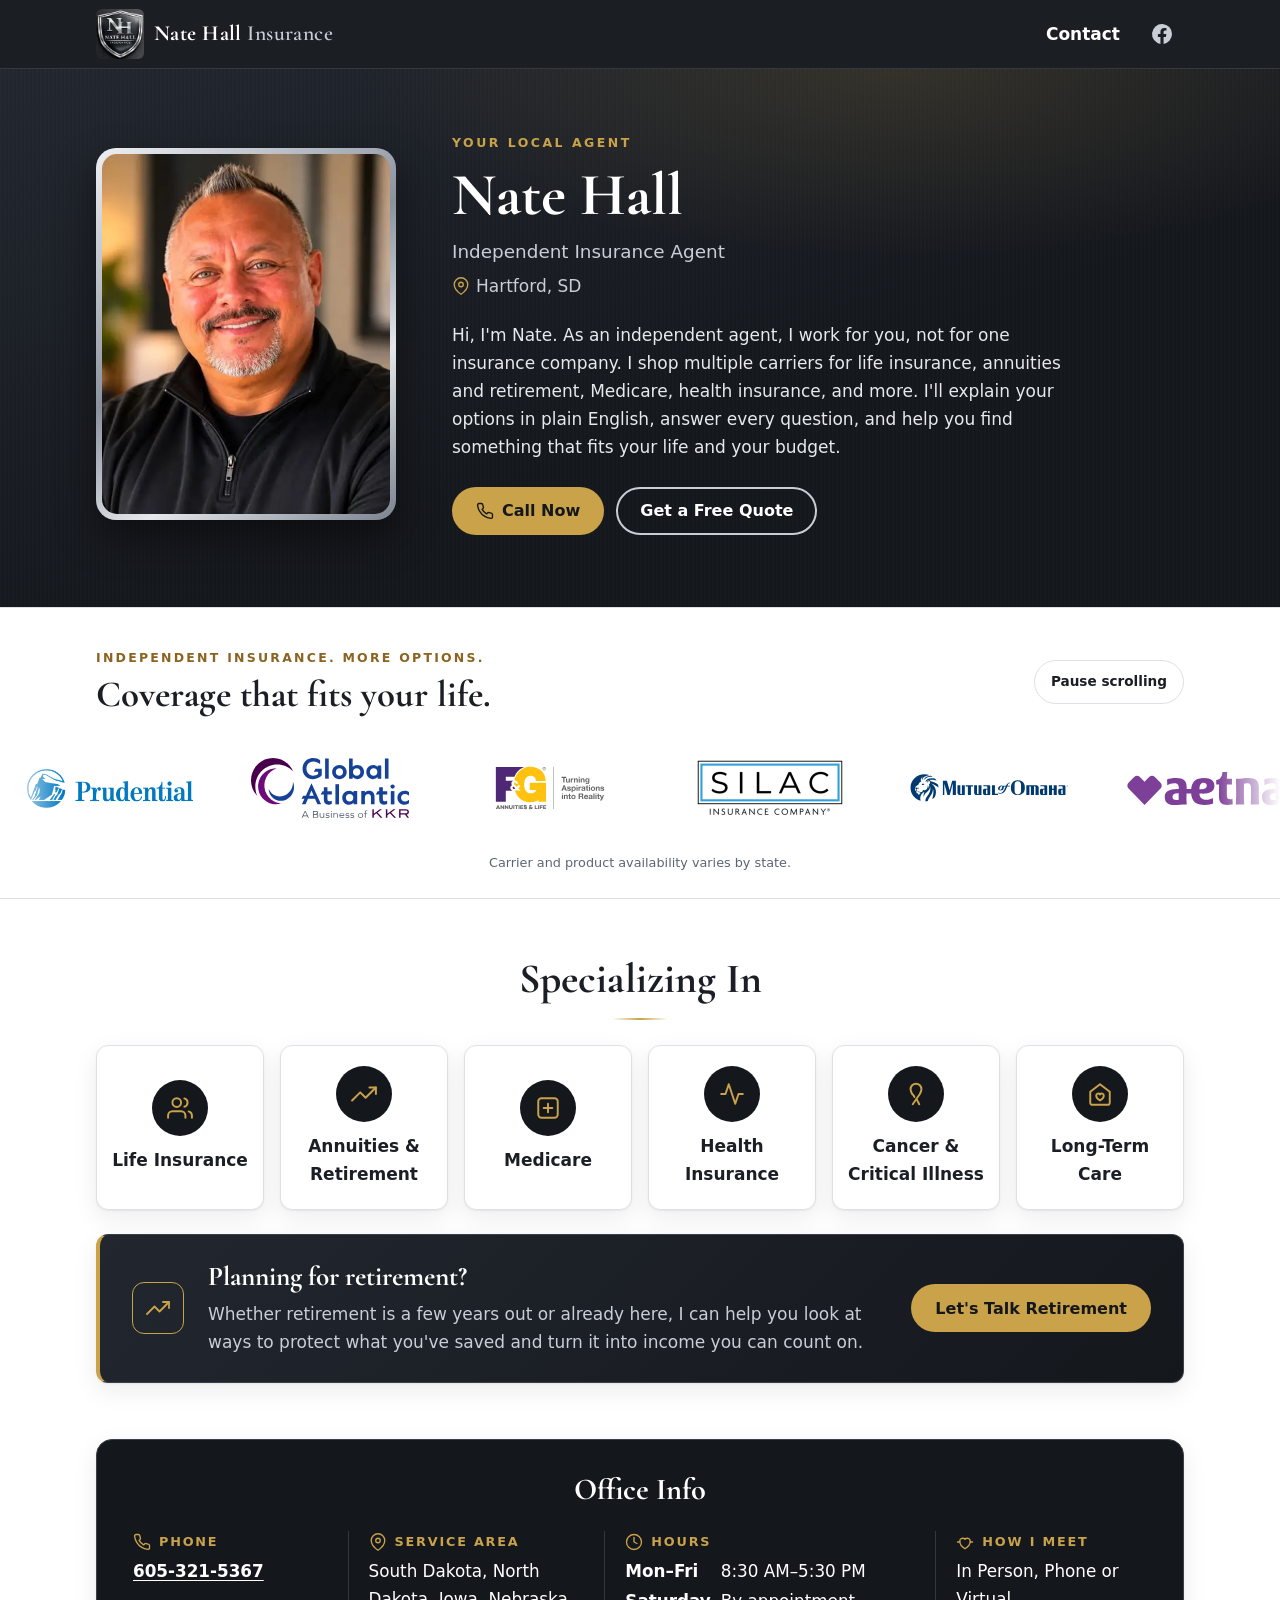
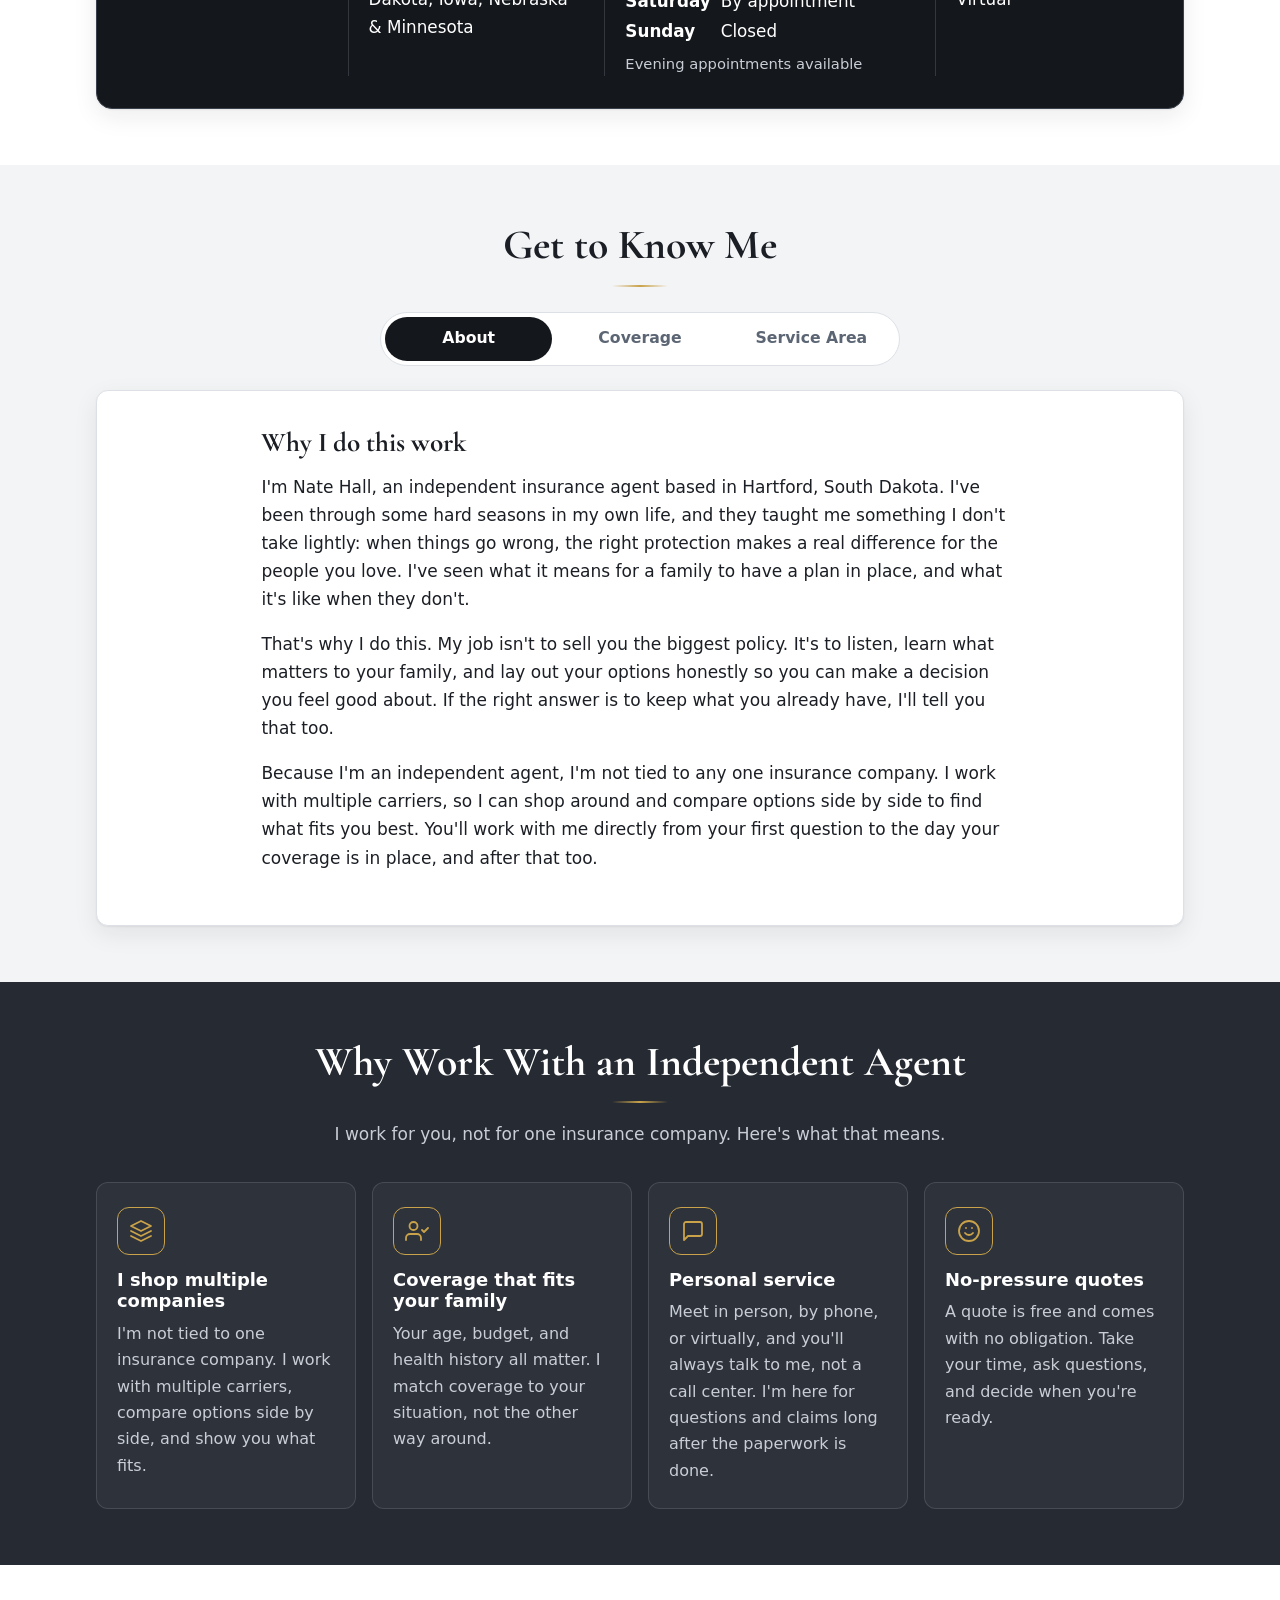
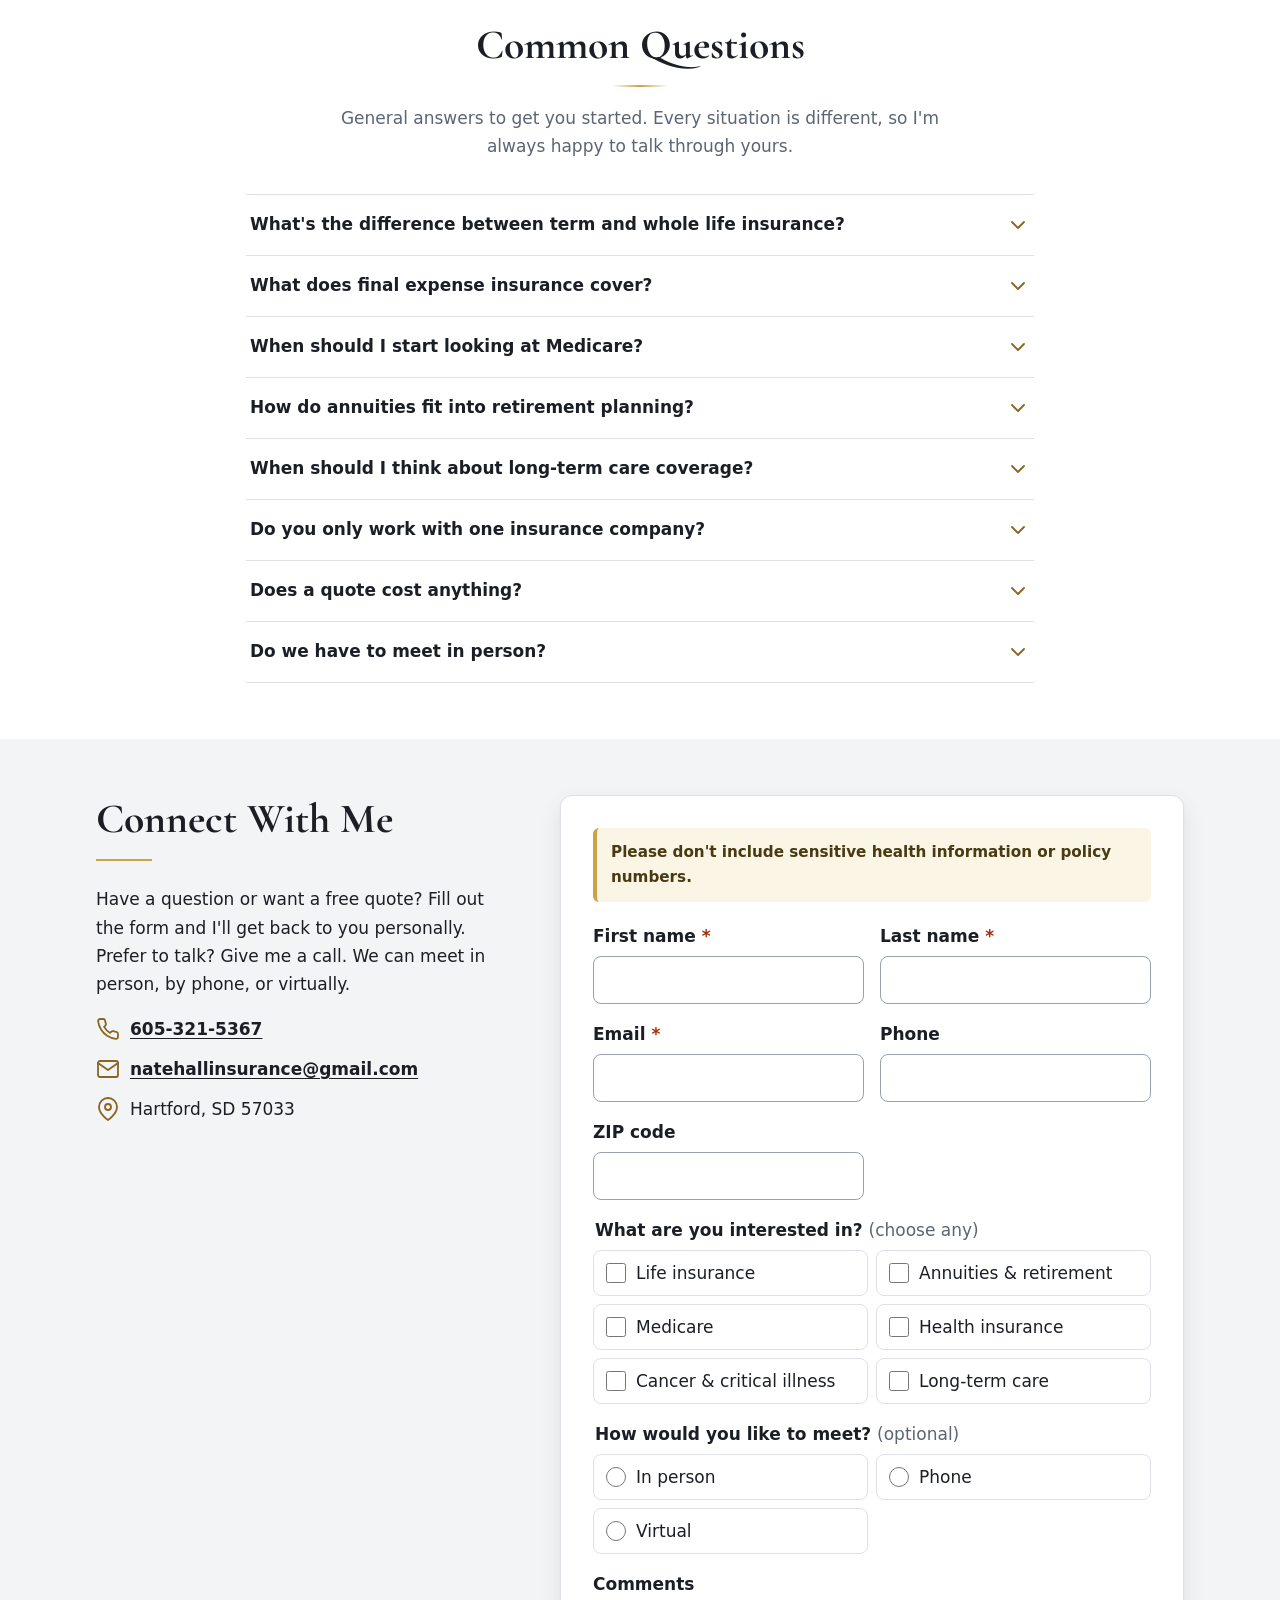
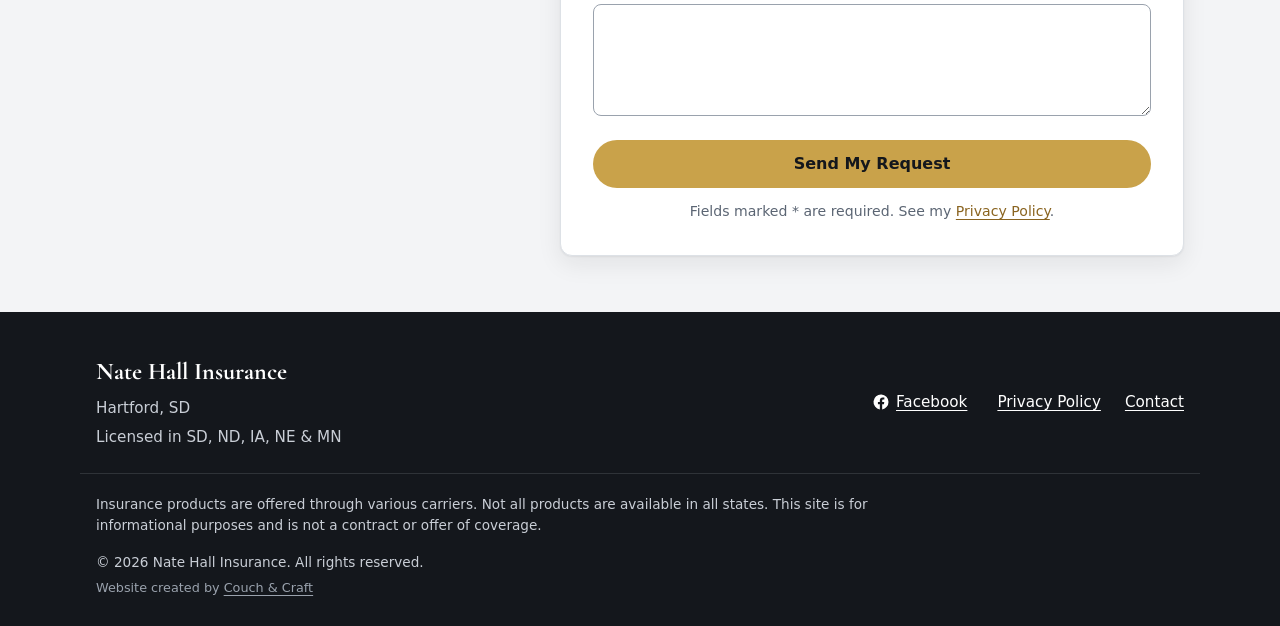
==== commit 54b5dcbb: "Add scrolling carrier logo ribbon below the intro Adapted from the carrier ribbon preview Nate had b" ====
--- a/index.html
+++ b/index.html
@@ -30,7 +30,7 @@
   <link rel="stylesheet" href="https://fonts.googleapis.com/css2?family=Cormorant+Garamond:wght@600;700&display=swap">
 
   <link rel="preload" as="image" href="assets/nate.webp?v=20261008" type="image/webp">
-  <link rel="stylesheet" href="css/styles.css?v=20261012">
+  <link rel="stylesheet" href="css/styles.css?v=20261021">
 
   <script type="application/ld+json">
   {
@@ -152,6 +152,51 @@
           </div>
         </div>
       </div>
+    </section>
+
+    <section class="nh-carriers" aria-labelledby="carriers-title" data-paused="false">
+      <div class="container nh-carriers__head">
+        <div>
+          <p class="nh-carriers__eyebrow">Independent insurance. More options.</p>
+          <h2 id="carriers-title" class="nh-carriers__title">Coverage that fits your life.</h2>
+        </div>
+        <button type="button" class="nh-carriers__toggle">Pause scrolling</button>
+      </div>
+      <div class="nh-carriers__window">
+        <div class="nh-carriers__track">
+          <ul class="nh-carriers__group" role="list">
+            <li class="nh-carriers__item"><img src="assets/carriers/prudential.png?v=20261021" alt="Prudential" width="180" height="60" decoding="async"></li>
+            <li class="nh-carriers__item"><img src="assets/carriers/global-atlantic.svg?v=20261021" alt="Global Atlantic" width="180" height="60" decoding="async"></li>
+            <li class="nh-carriers__item"><img src="assets/carriers/fandg.svg?v=20261021" alt="F&amp;G" width="180" height="60" decoding="async"></li>
+            <li class="nh-carriers__item"><img src="assets/carriers/silac.png?v=20261021" alt="SILAC" width="180" height="60" decoding="async"></li>
+            <li class="nh-carriers__item"><img src="assets/carriers/mutual-of-omaha.svg?v=20261021" alt="Mutual of Omaha" width="180" height="60" decoding="async"></li>
+            <li class="nh-carriers__item"><img src="assets/carriers/aetna.svg?v=20261021" alt="Aetna" width="180" height="60" decoding="async"></li>
+            <li class="nh-carriers__item"><img src="assets/carriers/north-american.png?v=20261021" alt="North American" width="180" height="60" decoding="async"></li>
+            <li class="nh-carriers__item nh-carriers__item--dark"><img src="assets/carriers/equitrust.svg?v=20261021" alt="EquiTrust" width="180" height="60" decoding="async"></li>
+            <li class="nh-carriers__item"><img src="assets/carriers/american-equity.svg?v=20261021" alt="American Equity" width="180" height="60" decoding="async"></li>
+            <li class="nh-carriers__item"><img src="assets/carriers/assurity.png?v=20261021" alt="Assurity" width="180" height="60" decoding="async"></li>
+            <li class="nh-carriers__item"><img src="assets/carriers/corebridge.svg?v=20261021" alt="Corebridge" width="180" height="60" decoding="async"></li>
+            <li class="nh-carriers__item"><img src="assets/carriers/avera-health-plans.svg?v=20261021" alt="Avera Health Plans" width="180" height="60" decoding="async"></li>
+            <li class="nh-carriers__item"><img src="assets/carriers/pan-american-life.png?v=20261021" alt="Pan-American Life" width="180" height="60" decoding="async"></li>
+          </ul>
+          <ul class="nh-carriers__group" aria-hidden="true">
+            <li class="nh-carriers__item"><img src="assets/carriers/prudential.png?v=20261021" alt="" width="180" height="60" loading="lazy" decoding="async"></li>
+            <li class="nh-carriers__item"><img src="assets/carriers/global-atlantic.svg?v=20261021" alt="" width="180" height="60" loading="lazy" decoding="async"></li>
+            <li class="nh-carriers__item"><img src="assets/carriers/fandg.svg?v=20261021" alt="" width="180" height="60" loading="lazy" decoding="async"></li>
+            <li class="nh-carriers__item"><img src="assets/carriers/silac.png?v=20261021" alt="" width="180" height="60" loading="lazy" decoding="async"></li>
+            <li class="nh-carriers__item"><img src="assets/carriers/mutual-of-omaha.svg?v=20261021" alt="" width="180" height="60" loading="lazy" decoding="async"></li>
+            <li class="nh-carriers__item"><img src="assets/carriers/aetna.svg?v=20261021" alt="" width="180" height="60" loading="lazy" decoding="async"></li>
+            <li class="nh-carriers__item"><img src="assets/carriers/north-american.png?v=20261021" alt="" width="180" height="60" loading="lazy" decoding="async"></li>
+            <li class="nh-carriers__item nh-carriers__item--dark"><img src="assets/carriers/equitrust.svg?v=20261021" alt="" width="180" height="60" loading="lazy" decoding="async"></li>
+            <li class="nh-carriers__item"><img src="assets/carriers/american-equity.svg?v=20261021" alt="" width="180" height="60" loading="lazy" decoding="async"></li>
+            <li class="nh-carriers__item"><img src="assets/carriers/assurity.png?v=20261021" alt="" width="180" height="60" loading="lazy" decoding="async"></li>
+            <li class="nh-carriers__item"><img src="assets/carriers/corebridge.svg?v=20261021" alt="" width="180" height="60" loading="lazy" decoding="async"></li>
+            <li class="nh-carriers__item"><img src="assets/carriers/avera-health-plans.svg?v=20261021" alt="" width="180" height="60" loading="lazy" decoding="async"></li>
+            <li class="nh-carriers__item"><img src="assets/carriers/pan-american-life.png?v=20261021" alt="" width="180" height="60" loading="lazy" decoding="async"></li>
+          </ul>
+        </div>
+      </div>
+      <p class="nh-carriers__note">Carrier and product availability varies by state.</p>
     </section>
 
     <section class="section specialties" aria-labelledby="specialties-title">
@@ -488,9 +533,11 @@
         </div>
 
         <form class="contact-form" name="quote-request" method="POST" action="contact.php" novalidate>
-          <p class="visually-hidden" aria-hidden="true">
-            <label>Leave this field empty: <input name="bot-field" tabindex="-1" autocomplete="off"></label>
-          </p>
+          <div class="hp-field" aria-hidden="true">
+            <label>Leave this field empty: <input name="company_website" type="text" tabindex="-1" autocomplete="off"></label>
+          </div>
+          <input type="hidden" name="form_loaded" value="">
+          <input type="hidden" name="turnstile_status" value="">
 
           <div class="notice" role="note">
             <strong>Please don't include sensitive health information or policy numbers.</strong>
@@ -543,6 +590,7 @@
             <textarea id="comments" name="comments" rows="4"></textarea>
           </div>
 
+          <div class="turnstile" data-turnstile data-sitekey="0x4AAAAAAFWLLZDuf_BTMjo7"></div>
           <p class="form-error" role="alert" data-form-error hidden></p>
           <button class="btn btn-gold btn-block" type="submit">Send My Request</button>
           <p class="form-fine">Fields marked <span aria-hidden="true">*</span><span class="visually-hidden">with an asterisk</span> are required. See my <a href="privacy.html">Privacy Policy</a>.</p>
@@ -586,6 +634,6 @@
     <a class="btn btn-outline-light" href="#contact">Free Quote</a>
   </div>
 
-  <script src="js/main.js?v=20261016" defer></script>
+  <script src="js/main.js?v=20261021" defer></script>
 </body>
 </html>
--- a/css/styles.css
+++ b/css/styles.css
@@ -147,6 +147,43 @@
   .btn-row .btn { flex: 0 0 auto; }
 }
 
+.nh-carriers { background: var(--white); border-block: 1px solid var(--line); padding: 40px 0 24px; overflow: hidden; }
+.nh-carriers__head { display: flex; gap: 16px; align-items: center; justify-content: space-between; margin-bottom: 24px; }
+.nh-carriers__eyebrow { margin: 0 0 6px; font-size: .78rem; font-weight: 700; letter-spacing: .18em; text-transform: uppercase; color: var(--gold-text); }
+.nh-carriers__title { margin: 0; font-family: var(--font-head); font-weight: 700; font-size: clamp(1.7rem, 4.5vw, 2.3rem); line-height: 1.15; }
+.nh-carriers__toggle {
+  flex: none; min-height: 44px; padding: 10px 16px; border-radius: 999px; cursor: pointer;
+  border: 1px solid var(--line); background: var(--white); color: var(--text); font: 600 .85rem/1 var(--font-body);
+}
+.nh-carriers__toggle:hover { border-color: var(--gold); }
+.nh-carriers__window {
+  overflow: hidden;
+  -webkit-mask-image: linear-gradient(to right, transparent, #000 5%, #000 95%, transparent);
+  mask-image: linear-gradient(to right, transparent, #000 5%, #000 95%, transparent);
+}
+.nh-carriers__track { display: flex; width: max-content; animation: nh-carrier-drift 105s linear infinite; }
+.nh-carriers__group { display: flex; align-items: center; list-style: none; margin: 0; padding: 0; flex: none; }
+.nh-carriers__item { flex: 0 0 220px; width: 220px; height: 96px; display: flex; align-items: center; justify-content: center; padding: 16px 27px; }
+.nh-carriers__item img { width: 100%; height: 60px; object-fit: contain; }
+.nh-carriers__item--dark img { background: #142d3c; border-radius: 5px; padding: 12px; }
+.nh-carriers:hover .nh-carriers__track,
+.nh-carriers:focus-within .nh-carriers__track,
+.nh-carriers[data-paused="true"] .nh-carriers__track { animation-play-state: paused; }
+.nh-carriers__note { margin: 16px 16px 0; text-align: center; color: var(--steel); font-size: .8rem; }
+@keyframes nh-carrier-drift { to { transform: translateX(-50%); } }
+@media (max-width: 600px) {
+  .nh-carriers { padding-top: 28px; }
+  .nh-carriers__item { flex-basis: 180px; width: 180px; padding: 16px 22px; }
+  .nh-carriers__toggle { padding: 9px 12px; }
+}
+@media (prefers-reduced-motion: reduce) {
+  .nh-carriers__track { width: auto; justify-content: center; }
+  .nh-carriers__group { flex-wrap: wrap; justify-content: center; flex: 1 1 auto; }
+  .nh-carriers__group[aria-hidden="true"] { display: none; }
+  .nh-carriers__window { -webkit-mask-image: none; mask-image: none; }
+  .nh-carriers__toggle { display: none; }
+}
+
 .section { padding: 56px 0; }
 .section-tight { padding: 0 0 56px; }
 .section-mist { background: var(--mist); }
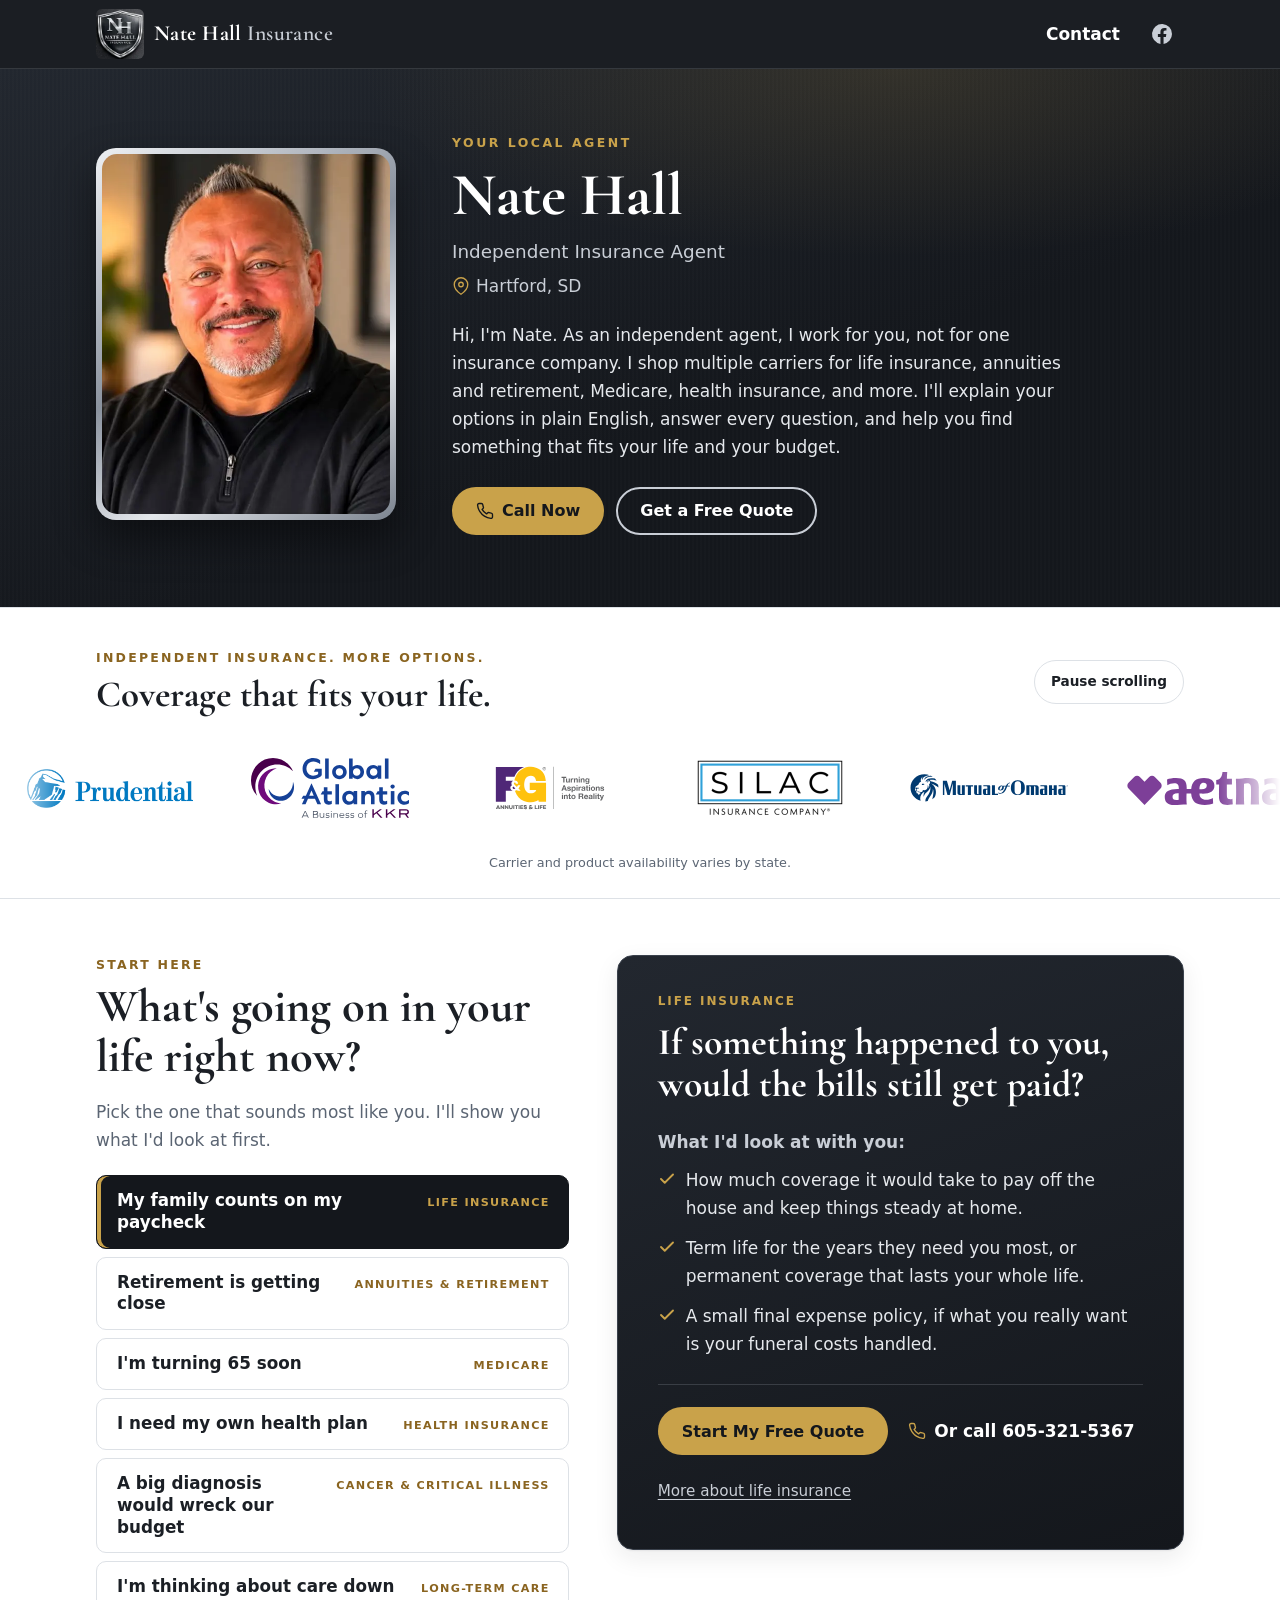
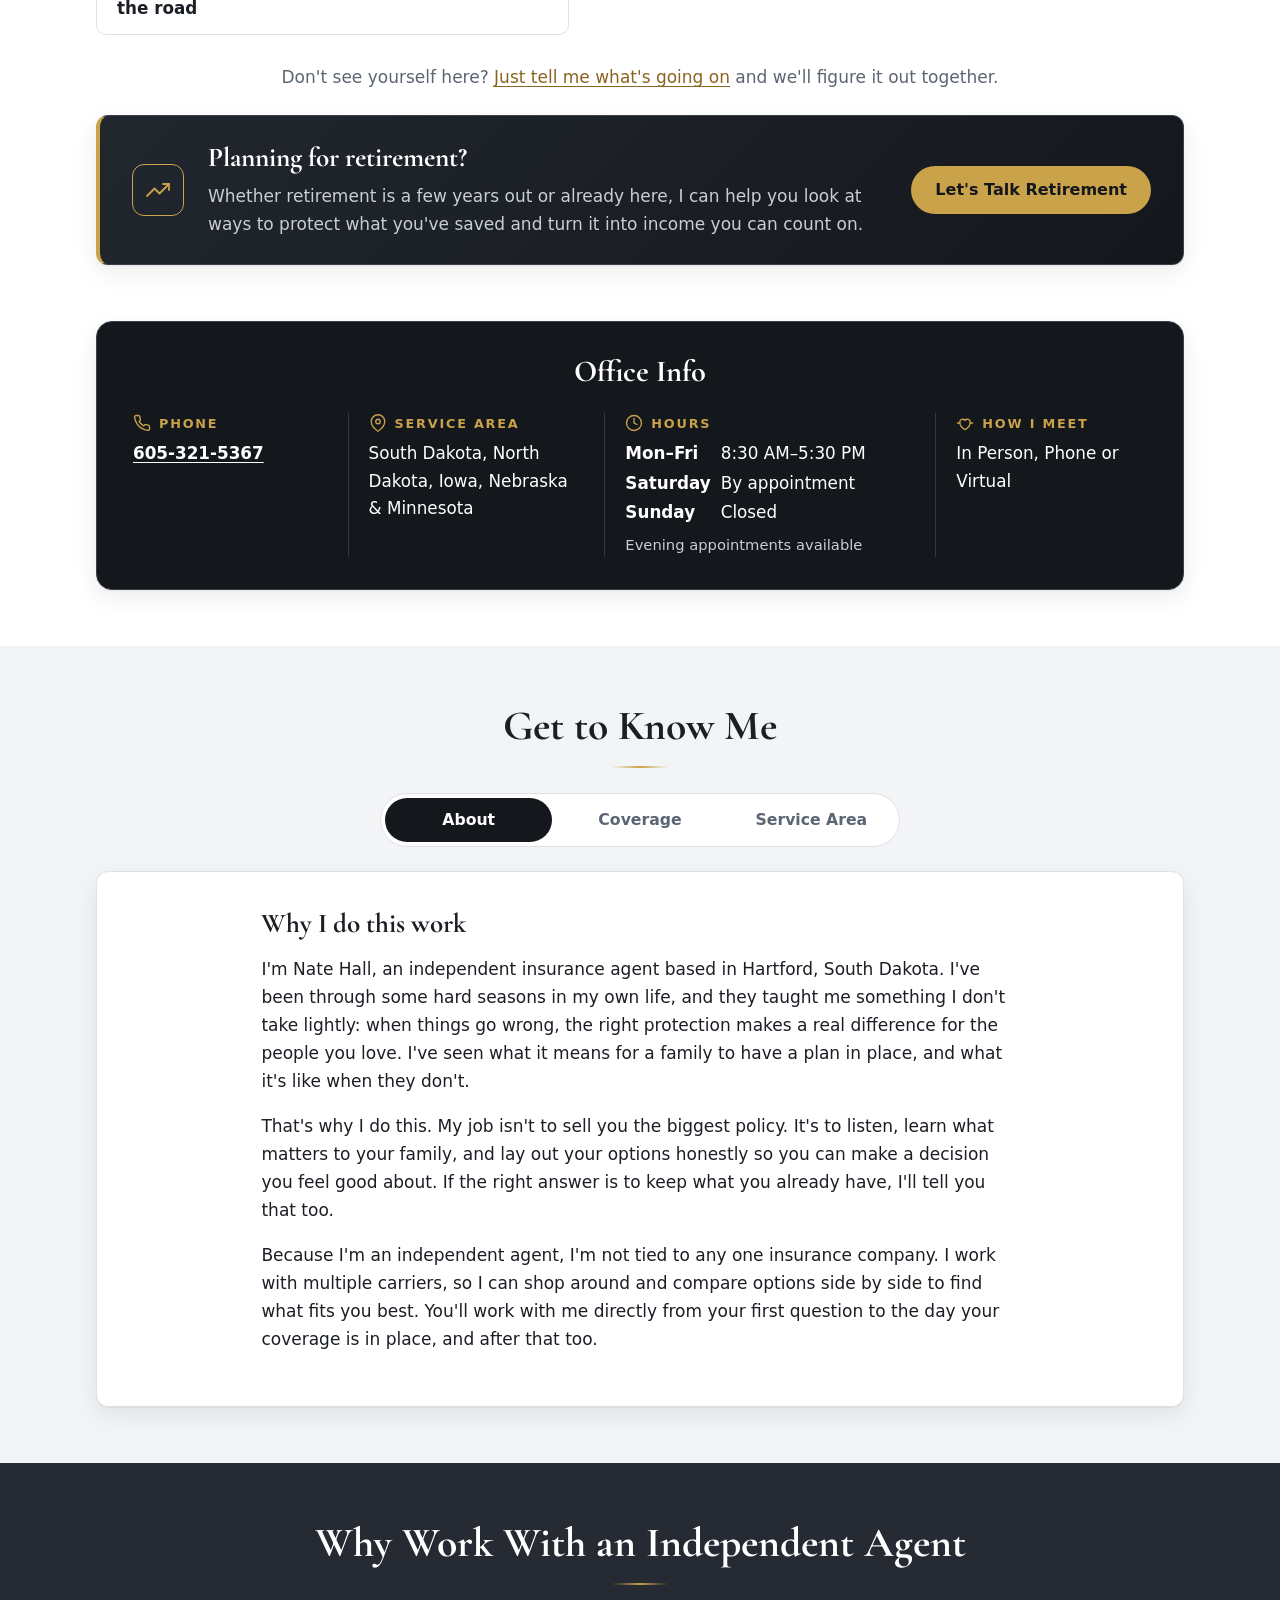
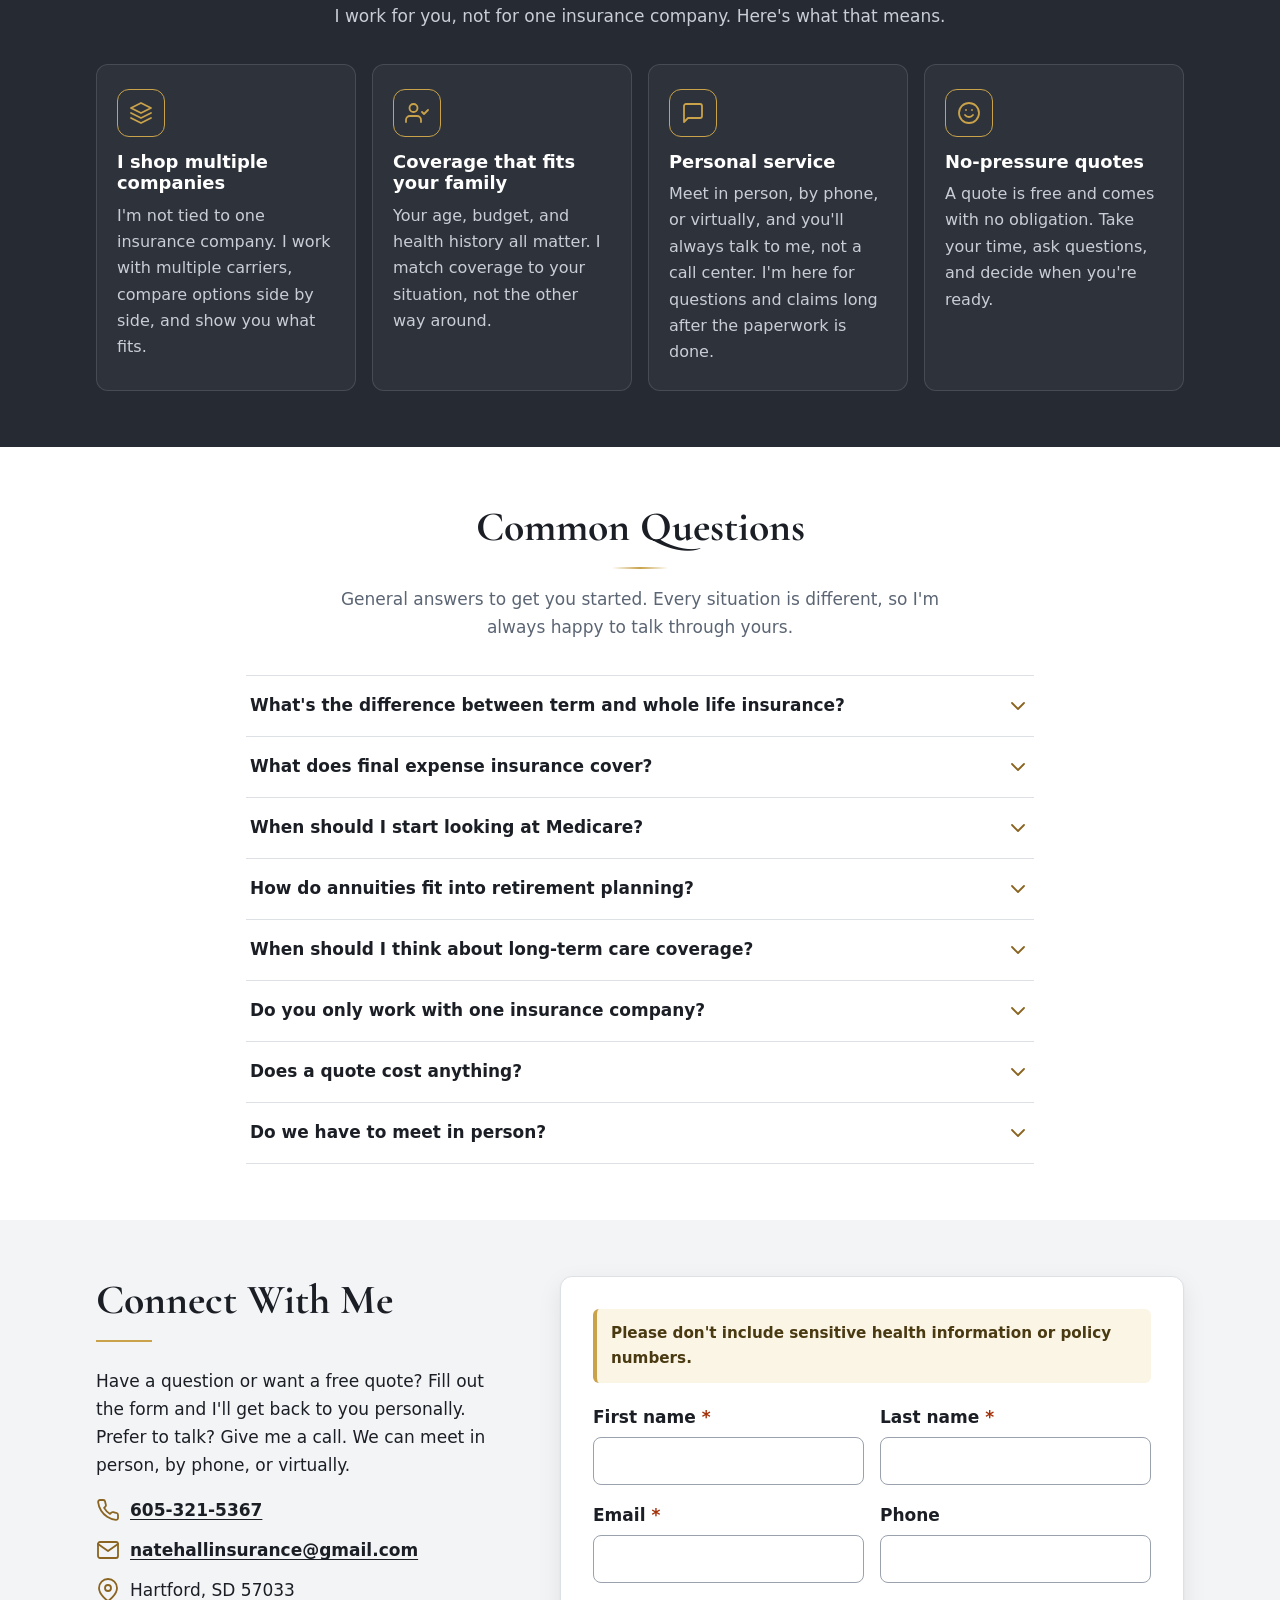
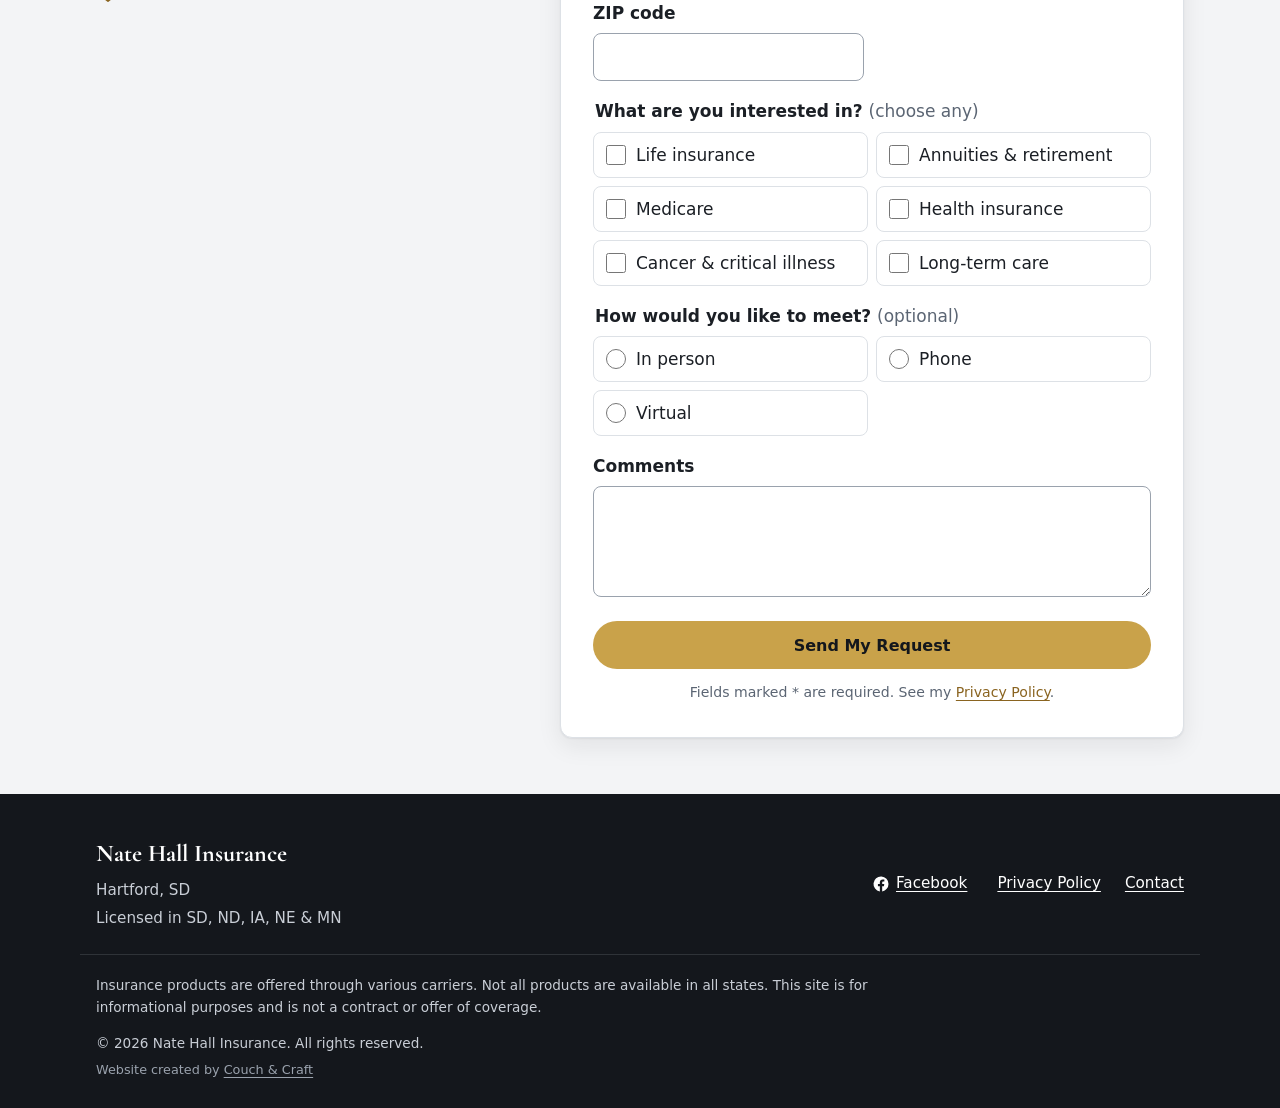
==== commit d84cc823: "Replace product tiles with a life-situation picker that pre-fills the quote form Co-Authored-By: Cla" ====
--- a/index.html
+++ b/index.html
@@ -30,7 +30,7 @@
   <link rel="stylesheet" href="https://fonts.googleapis.com/css2?family=Cormorant+Garamond:wght@600;700&display=swap">
 
   <link rel="preload" as="image" href="assets/nate.webp?v=20261008" type="image/webp">
-  <link rel="stylesheet" href="css/styles.css?v=20261021">
+  <link rel="stylesheet" href="css/styles.css?v=20261031">
 
   <script type="application/ld+json">
   {
@@ -199,29 +199,137 @@
       <p class="nh-carriers__note">Carrier and product availability varies by state.</p>
     </section>
 
-    <section class="section specialties" aria-labelledby="specialties-title">
+    <section class="section life" id="situations" aria-labelledby="life-title">
       <div class="container">
-        <h2 id="specialties-title" class="section-title">Specializing In</h2>
-        <ul class="tile-grid" role="list">
-          <li><a class="tile" href="#coverage-life" data-open-tab="tab-coverage">
-            <span class="tile-icon"><svg class="icon" aria-hidden="true"><use href="#i-family"/></svg></span>
-            <span class="tile-label">Life Insurance</span></a></li>
-          <li><a class="tile" href="#coverage-annuities" data-open-tab="tab-coverage">
-            <span class="tile-icon"><svg class="icon" aria-hidden="true"><use href="#i-growth"/></svg></span>
-            <span class="tile-label">Annuities &amp; Retirement</span></a></li>
-          <li><a class="tile" href="#coverage-medicare" data-open-tab="tab-coverage">
-            <span class="tile-icon"><svg class="icon" aria-hidden="true"><use href="#i-medical"/></svg></span>
-            <span class="tile-label">Medicare</span></a></li>
-          <li><a class="tile" href="#coverage-health" data-open-tab="tab-coverage">
-            <span class="tile-icon"><svg class="icon" aria-hidden="true"><use href="#i-pulse"/></svg></span>
-            <span class="tile-label">Health Insurance</span></a></li>
-          <li><a class="tile" href="#coverage-cancer" data-open-tab="tab-coverage">
-            <span class="tile-icon"><svg class="icon" aria-hidden="true"><use href="#i-ribbon"/></svg></span>
-            <span class="tile-label">Cancer &amp; Critical Illness</span></a></li>
-          <li><a class="tile" href="#coverage-ltc" data-open-tab="tab-coverage">
-            <span class="tile-icon"><svg class="icon" aria-hidden="true"><use href="#i-home-heart"/></svg></span>
-            <span class="tile-label">Long-Term Care</span></a></li>
-        </ul>
+        <div class="life-layout">
+          <div class="life-intro">
+            <p class="life-eyebrow">Start here</p>
+            <h2 id="life-title" class="life-title">What's going on in your life right now?</h2>
+            <p class="life-lead">Pick the one that sounds most like you. I'll show you what I'd look at first.</p>
+            <fieldset class="life-picker">
+              <legend class="visually-hidden">Pick your situation</legend>
+              <label class="life-opt" for="life-life">
+                <input type="radio" name="situation" id="life-life" value="life" checked>
+                <span class="life-opt-tag">Life insurance</span>
+                <span class="life-opt-label">My family counts on my paycheck</span>
+              </label>
+              <label class="life-opt" for="life-retire">
+                <input type="radio" name="situation" id="life-retire" value="retire">
+                <span class="life-opt-tag">Annuities &amp; retirement</span>
+                <span class="life-opt-label">Retirement is getting close</span>
+              </label>
+              <label class="life-opt" for="life-medicare">
+                <input type="radio" name="situation" id="life-medicare" value="medicare">
+                <span class="life-opt-tag">Medicare</span>
+                <span class="life-opt-label">I'm turning 65 soon</span>
+              </label>
+              <label class="life-opt" for="life-health">
+                <input type="radio" name="situation" id="life-health" value="health">
+                <span class="life-opt-tag">Health insurance</span>
+                <span class="life-opt-label">I need my own health plan</span>
+              </label>
+              <label class="life-opt" for="life-illness">
+                <input type="radio" name="situation" id="life-illness" value="illness">
+                <span class="life-opt-tag">Cancer &amp; critical illness</span>
+                <span class="life-opt-label">A big diagnosis would wreck our budget</span>
+              </label>
+              <label class="life-opt" for="life-care">
+                <input type="radio" name="situation" id="life-care" value="care">
+                <span class="life-opt-tag">Long-term care</span>
+                <span class="life-opt-label">I'm thinking about care down the road</span>
+              </label>
+            </fieldset>
+          </div>
+          <div class="life-panels">
+            <div class="life-panel" id="life-panel-life" data-situation="life">
+              <p class="life-panel-tag">Life insurance</p>
+              <h3 class="life-panel-title">If something happened to you, would the bills still get paid?</h3>
+              <p class="life-panel-sub">What I'd look at with you:</p>
+              <ul class="life-points" role="list">
+                <li><svg class="icon icon-sm" aria-hidden="true"><use href="#i-check"/></svg> How much coverage it would take to pay off the house and keep things steady at home.</li>
+                <li><svg class="icon icon-sm" aria-hidden="true"><use href="#i-check"/></svg> Term life for the years they need you most, or permanent coverage that lasts your whole life.</li>
+                <li><svg class="icon icon-sm" aria-hidden="true"><use href="#i-check"/></svg> A small final expense policy, if what you really want is your funeral costs handled.</li>
+              </ul>
+              <div class="life-actions">
+                <a class="btn btn-gold" href="#contact" data-interest="Life insurance" data-note="I'd like to look at life insurance for my family.">Start My Free Quote</a>
+                <a class="life-call" href="tel:+16053215367"><svg class="icon icon-sm" aria-hidden="true"><use href="#i-phone"/></svg> Or call 605-321-5367</a>
+              </div>
+              <a class="life-more" href="#coverage-life" data-open-tab="tab-coverage">More about life insurance</a>
+            </div>
+            <div class="life-panel" id="life-panel-retire" data-situation="retire">
+              <p class="life-panel-tag">Annuities &amp; retirement</p>
+              <h3 class="life-panel-title">You saved for years. Now it has to last as long as you do.</h3>
+              <p class="life-panel-sub">What I'd look at with you:</p>
+              <ul class="life-points" role="list">
+                <li><svg class="icon icon-sm" aria-hidden="true"><use href="#i-check"/></svg> Ways to protect part of your savings from a bad year in the market.</li>
+                <li><svg class="icon icon-sm" aria-hidden="true"><use href="#i-check"/></svg> Turning what you've saved into income that shows up every month.</li>
+                <li><svg class="icon icon-sm" aria-hidden="true"><use href="#i-check"/></svg> The fees and surrender periods, in plain English, before you sign anything.</li>
+              </ul>
+              <div class="life-actions">
+                <a class="btn btn-gold" href="#contact" data-interest="Annuities &amp; retirement" data-note="I'm getting close to retirement and want to talk about my savings.">Start My Free Quote</a>
+                <a class="life-call" href="tel:+16053215367"><svg class="icon icon-sm" aria-hidden="true"><use href="#i-phone"/></svg> Or call 605-321-5367</a>
+              </div>
+              <a class="life-more" href="#coverage-annuities" data-open-tab="tab-coverage">More about annuities</a>
+            </div>
+            <div class="life-panel" id="life-panel-medicare" data-situation="medicare">
+              <p class="life-panel-tag">Medicare</p>
+              <h3 class="life-panel-title">Your Medicare window opens three months before your 65th birthday month.</h3>
+              <p class="life-panel-sub">What I'd look at with you:</p>
+              <ul class="life-points" role="list">
+                <li><svg class="icon icon-sm" aria-hidden="true"><use href="#i-check"/></svg> When your enrollment windows open and close, so you don't miss one.</li>
+                <li><svg class="icon icon-sm" aria-hidden="true"><use href="#i-check"/></svg> Supplement plans and Medicare Advantage, compared against your doctors and prescriptions.</li>
+              </ul>
+              <div class="life-actions">
+                <a class="btn btn-gold" href="#contact" data-interest="Medicare" data-note="I'm turning 65 soon and want help with Medicare.">Start My Free Quote</a>
+                <a class="life-call" href="tel:+16053215367"><svg class="icon icon-sm" aria-hidden="true"><use href="#i-phone"/></svg> Or call 605-321-5367</a>
+              </div>
+              <a class="life-more" href="#coverage-medicare" data-open-tab="tab-coverage">More about Medicare</a>
+            </div>
+            <div class="life-panel" id="life-panel-health" data-situation="health">
+              <p class="life-panel-tag">Health insurance</p>
+              <h3 class="life-panel-title">No plan through work? You still get to compare.</h3>
+              <p class="life-panel-sub">What I'd look at with you:</p>
+              <ul class="life-points" role="list">
+                <li><svg class="icon icon-sm" aria-hidden="true"><use href="#i-check"/></svg> Plans side by side: the deductible, the network, and what you'd really pay out of pocket.</li>
+                <li><svg class="icon icon-sm" aria-hidden="true"><use href="#i-check"/></svg> Whether your doctors are in network before you pick one.</li>
+              </ul>
+              <div class="life-actions">
+                <a class="btn btn-gold" href="#contact" data-interest="Health insurance" data-note="I need to buy my own health insurance.">Start My Free Quote</a>
+                <a class="life-call" href="tel:+16053215367"><svg class="icon icon-sm" aria-hidden="true"><use href="#i-phone"/></svg> Or call 605-321-5367</a>
+              </div>
+              <a class="life-more" href="#coverage-health" data-open-tab="tab-coverage">More about health insurance</a>
+            </div>
+            <div class="life-panel" id="life-panel-illness" data-situation="illness">
+              <p class="life-panel-tag">Cancer &amp; critical illness</p>
+              <h3 class="life-panel-title">Health insurance pays the hospital. It doesn't pay the mortgage while you recover.</h3>
+              <p class="life-panel-sub">What I'd look at with you:</p>
+              <ul class="life-points" role="list">
+                <li><svg class="icon icon-sm" aria-hidden="true"><use href="#i-check"/></svg> A cash benefit you can spend on the deductible, travel to treatment, or bills at home.</li>
+                <li><svg class="icon icon-sm" aria-hidden="true"><use href="#i-check"/></svg> How it works alongside the health plan you already have.</li>
+              </ul>
+              <div class="life-actions">
+                <a class="btn btn-gold" href="#contact" data-interest="Cancer &amp; critical illness" data-note="I want to look at cancer and critical illness coverage.">Start My Free Quote</a>
+                <a class="life-call" href="tel:+16053215367"><svg class="icon icon-sm" aria-hidden="true"><use href="#i-phone"/></svg> Or call 605-321-5367</a>
+              </div>
+              <a class="life-more" href="#coverage-cancer" data-open-tab="tab-coverage">More about critical illness coverage</a>
+            </div>
+            <div class="life-panel" id="life-panel-care" data-situation="care">
+              <p class="life-panel-tag">Long-term care</p>
+              <h3 class="life-panel-title">Care later in life is expensive. Planning now keeps more doors open.</h3>
+              <p class="life-panel-sub">What I'd look at with you:</p>
+              <ul class="life-points" role="list">
+                <li><svg class="icon icon-sm" aria-hidden="true"><use href="#i-check"/></svg> What in-home care, assisted living, or a nursing home could cost, and how a policy can help pay for it.</li>
+                <li><svg class="icon icon-sm" aria-hidden="true"><use href="#i-check"/></svg> Why it's usually easier to qualify while you're still healthy.</li>
+              </ul>
+              <div class="life-actions">
+                <a class="btn btn-gold" href="#contact" data-interest="Long-term care" data-note="I'm thinking ahead about long-term care.">Start My Free Quote</a>
+                <a class="life-call" href="tel:+16053215367"><svg class="icon icon-sm" aria-hidden="true"><use href="#i-phone"/></svg> Or call 605-321-5367</a>
+              </div>
+              <a class="life-more" href="#coverage-ltc" data-open-tab="tab-coverage">More about long-term care</a>
+            </div>
+          </div>
+        </div>
+        <p class="life-other">Don't see yourself here? <a href="#contact">Just tell me what's going on</a> and we'll figure it out together.</p>
 
         <div class="callout">
           <span class="callout-icon"><svg class="icon" aria-hidden="true"><use href="#i-growth"/></svg></span>
@@ -634,6 +742,6 @@
     <a class="btn btn-outline-light" href="#contact">Free Quote</a>
   </div>
 
-  <script src="js/main.js?v=20261021" defer></script>
+  <script src="js/main.js?v=20261031" defer></script>
 </body>
 </html>
--- a/css/styles.css
+++ b/css/styles.css
@@ -45,7 +45,7 @@
 
 :focus-visible { outline: 3px solid var(--ink); outline-offset: 3px; border-radius: 4px; }
 .site-header :focus-visible, .hero :focus-visible, .section-dark :focus-visible, .site-footer :focus-visible, .mobile-bar :focus-visible,
-.office-box :focus-visible, .callout :focus-visible { outline-color: var(--gold); }
+.office-box :focus-visible, .callout :focus-visible, .life-panel :focus-visible { outline-color: var(--gold); }
 
 .visually-hidden {
   position: absolute !important; width: 1px; height: 1px; padding: 0; margin: -1px;
@@ -202,25 +202,71 @@
 .section-lead { text-align: center; max-width: 60ch; margin: -.5em auto 2em; color: var(--steel); }
 .section-dark .section-lead { color: var(--silver); }
 
-.tile-grid {
-  list-style: none; margin: 0; padding: 0;
-  display: grid; grid-template-columns: repeat(2, 1fr); gap: 12px;
-}
-.tile {
-  display: flex; flex-direction: column; align-items: center; justify-content: center; gap: 10px;
-  height: 100%; min-height: 132px; padding: 20px 12px; text-align: center;
-  background: var(--white); border: 1px solid var(--line); border-radius: var(--radius);
-  color: var(--text); text-decoration: none; font-weight: 600; box-shadow: var(--shadow);
-  transition: transform .15s, border-color .15s;
-}
-.tile:hover { transform: translateY(-2px); border-color: var(--gold); color: var(--text); }
-.tile-icon {
-  display: grid; place-items: center; width: 56px; height: 56px; border-radius: 50%;
-  background: var(--ink); color: var(--gold);
-}
-.tile-icon .icon { width: 26px; height: 26px; }
-@media (min-width: 600px) { .tile-grid { grid-template-columns: repeat(3, 1fr); gap: 16px; } }
-@media (min-width: 1024px) { .tile-grid { grid-template-columns: repeat(6, 1fr); } }
+.life-layout { display: grid; gap: 24px; }
+.life-eyebrow { margin: 0 0 6px; font-size: .78rem; font-weight: 700; letter-spacing: .18em; text-transform: uppercase; color: var(--gold-text); }
+.life-title { font-family: var(--font-head); font-weight: 700; font-size: clamp(2.1rem, 6.4vw, 2.9rem); line-height: 1.08; margin-bottom: .35em; }
+.life-lead { color: var(--steel); margin-bottom: 1.25em; max-width: 44ch; }
+.life-picker { border: 0; padding: 0; margin: 0; min-width: 0; display: grid; grid-template-columns: 1fr 1fr; gap: 10px; }
+.life-opt {
+  position: relative; display: flex; flex-direction: column; justify-content: center; gap: 4px;
+  min-height: 76px; padding: 12px 14px 12px 16px; border: 1px solid var(--line); border-radius: 10px;
+  background: var(--white); cursor: pointer; transition: border-color .15s, background-color .15s, color .15s;
+}
+.life-opt input { position: absolute; opacity: 0; width: 1px; height: 1px; margin: 0; pointer-events: none; }
+.life-opt-tag { font-size: .7rem; font-weight: 700; letter-spacing: .12em; text-transform: uppercase; color: var(--gold-text); line-height: 1.3; }
+.life-opt-label { font-weight: 600; line-height: 1.3; }
+.life-opt:hover { border-color: var(--gold); }
+.life-opt:has(input:checked) { background: var(--ink); border-color: var(--ink); color: var(--white); box-shadow: inset 4px 0 0 var(--gold); }
+.life-opt:has(input:checked) .life-opt-tag { color: var(--gold); }
+.life-opt:has(input:focus-visible) { outline: 3px solid var(--ink); outline-offset: 3px; }
+
+.life-panel {
+  display: none; padding: 28px 22px; border-radius: calc(var(--radius) + 4px);
+  background: linear-gradient(160deg, #22272f, var(--ink)); border: 1px solid #3a414c;
+  color: #e6e9ed; box-shadow: var(--shadow);
+}
+.life:has(#life-life:checked) #life-panel-life,
+.life:has(#life-retire:checked) #life-panel-retire,
+.life:has(#life-medicare:checked) #life-panel-medicare,
+.life:has(#life-health:checked) #life-panel-health,
+.life:has(#life-illness:checked) #life-panel-illness,
+.life:has(#life-care:checked) #life-panel-care { display: block; }
+.life-panel-tag { margin: 0 0 10px; font-size: .75rem; font-weight: 700; letter-spacing: .16em; text-transform: uppercase; color: var(--gold); }
+.life-panel-title { font-family: var(--font-head); font-weight: 700; color: var(--white); font-size: clamp(1.75rem, 4.6vw, 2.35rem); line-height: 1.12; margin-bottom: .6em; }
+.life-panel-sub { margin: 0 0 10px; font-weight: 600; color: var(--silver); }
+.life-points { list-style: none; margin: 0; padding: 0; display: grid; gap: 12px; }
+.life-points li { display: flex; gap: 10px; align-items: flex-start; }
+.life-points .icon { color: var(--gold); stroke-width: 2.5; margin-top: 4px; }
+.life-actions { display: flex; flex-wrap: wrap; align-items: center; gap: 12px 20px; margin: 26px 0 14px; padding-top: 22px; border-top: 1px solid rgba(201, 206, 214, .18); }
+.life-call { display: inline-flex; align-items: center; gap: 8px; min-height: 44px; color: var(--white); font-weight: 600; text-decoration: none; }
+.life-call .icon { color: var(--gold); }
+.life-call:hover { color: var(--gold); }
+.life-more { display: inline-flex; align-items: center; min-height: 44px; color: var(--silver); font-size: .95rem; }
+.life-more:hover { color: var(--white); }
+.life-other { text-align: center; color: var(--steel); margin: 28px auto 0; }
+
+@media (max-width: 380px) {
+  .life-picker { grid-template-columns: 1fr; }
+  .life-opt { min-height: 64px; }
+}
+@media (min-width: 600px) and (max-width: 899px) {
+  .life-picker { grid-template-columns: repeat(3, 1fr); }
+}
+@media (min-width: 768px) {
+  .life-panel { padding: 36px 40px; }
+}
+@media (min-width: 900px) {
+  .life-layout { grid-template-columns: minmax(0, 5fr) minmax(0, 6fr); gap: 48px; align-items: start; }
+  .life-picker { grid-template-columns: 1fr; gap: 8px; }
+  .life-opt { min-height: 0; flex-direction: row; align-items: baseline; justify-content: space-between; gap: 16px; padding: 14px 18px 14px 20px; }
+  .life-opt-tag { order: 2; text-align: right; flex: none; }
+  .life-opt-label { font-size: 1.05rem; }
+  .life-panels { position: sticky; top: calc(var(--header-h) + 24px); }
+}
+@supports not selector(:has(*)) {
+  .life-picker, .life-lead { display: none; }
+  .life-panel { display: block; margin-bottom: 16px; }
+}
 
 .callout {
   display: grid; gap: 16px; align-items: center; margin-top: 24px;
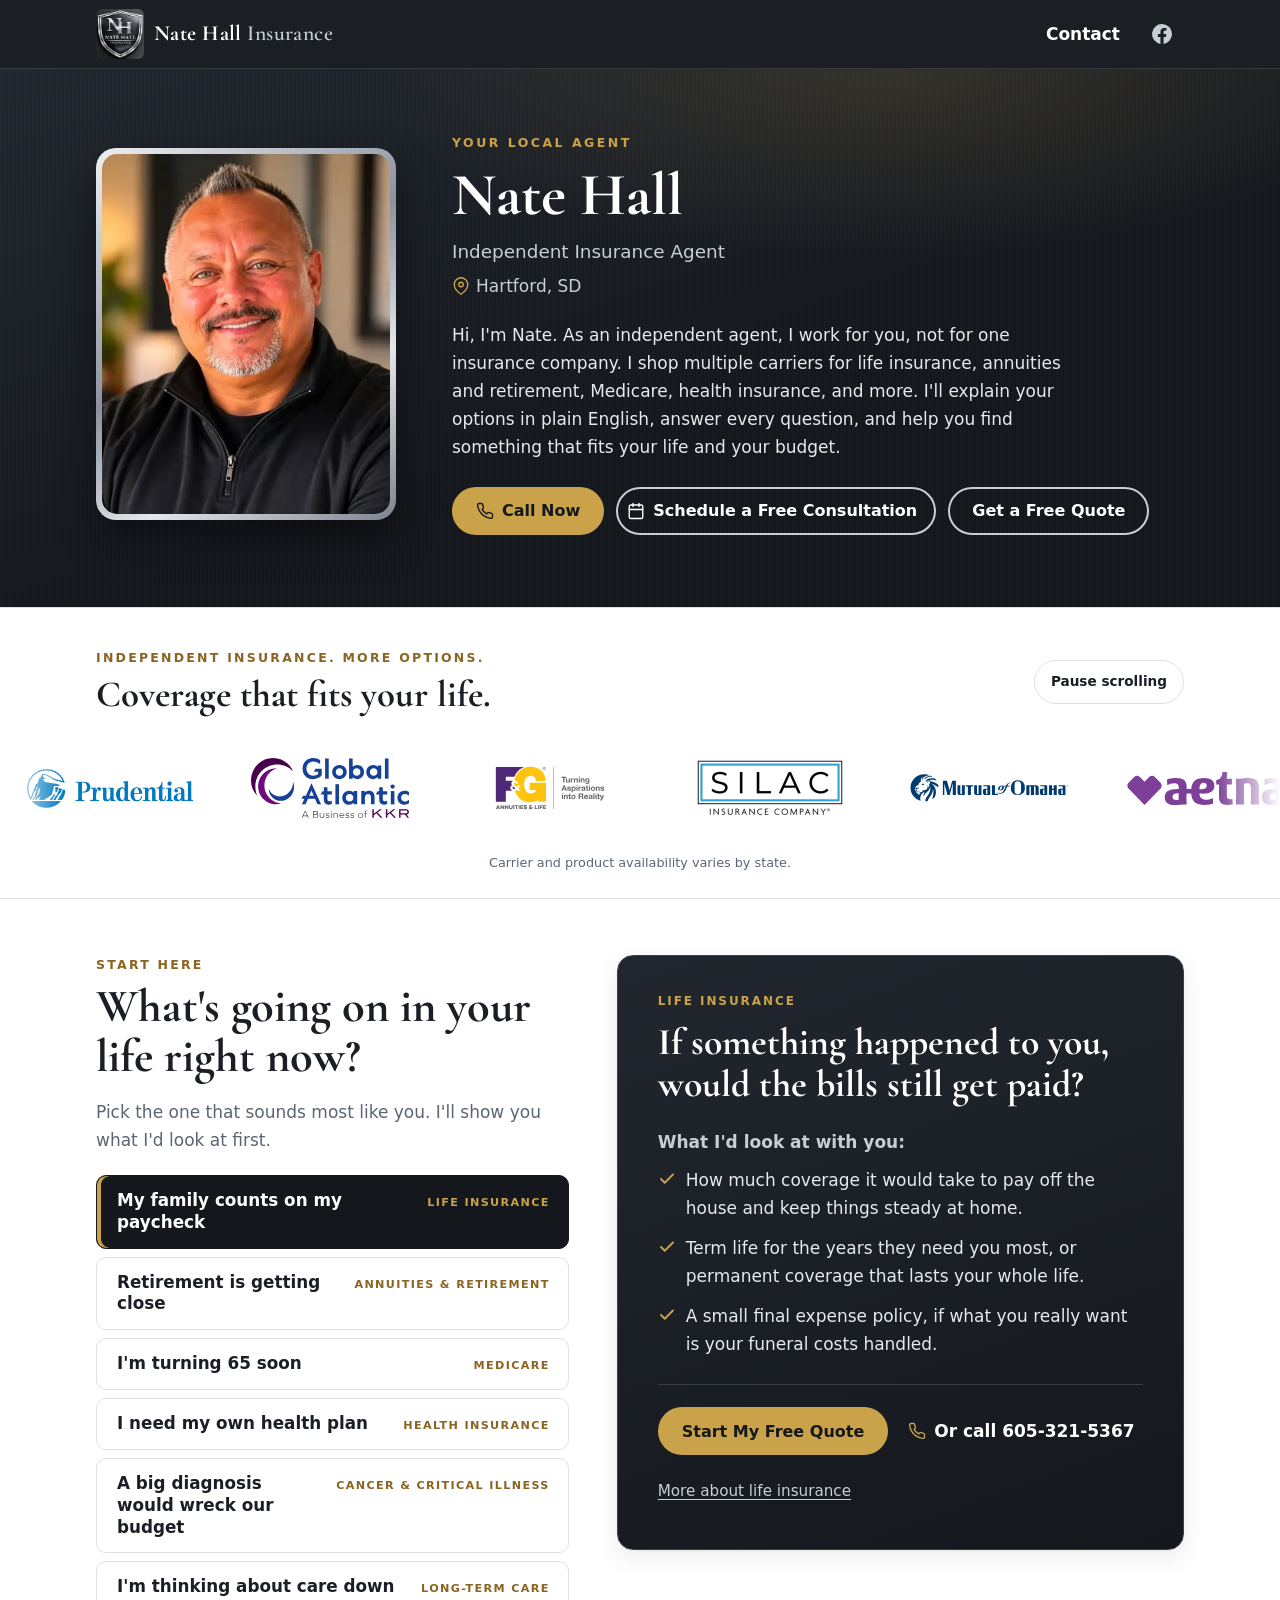
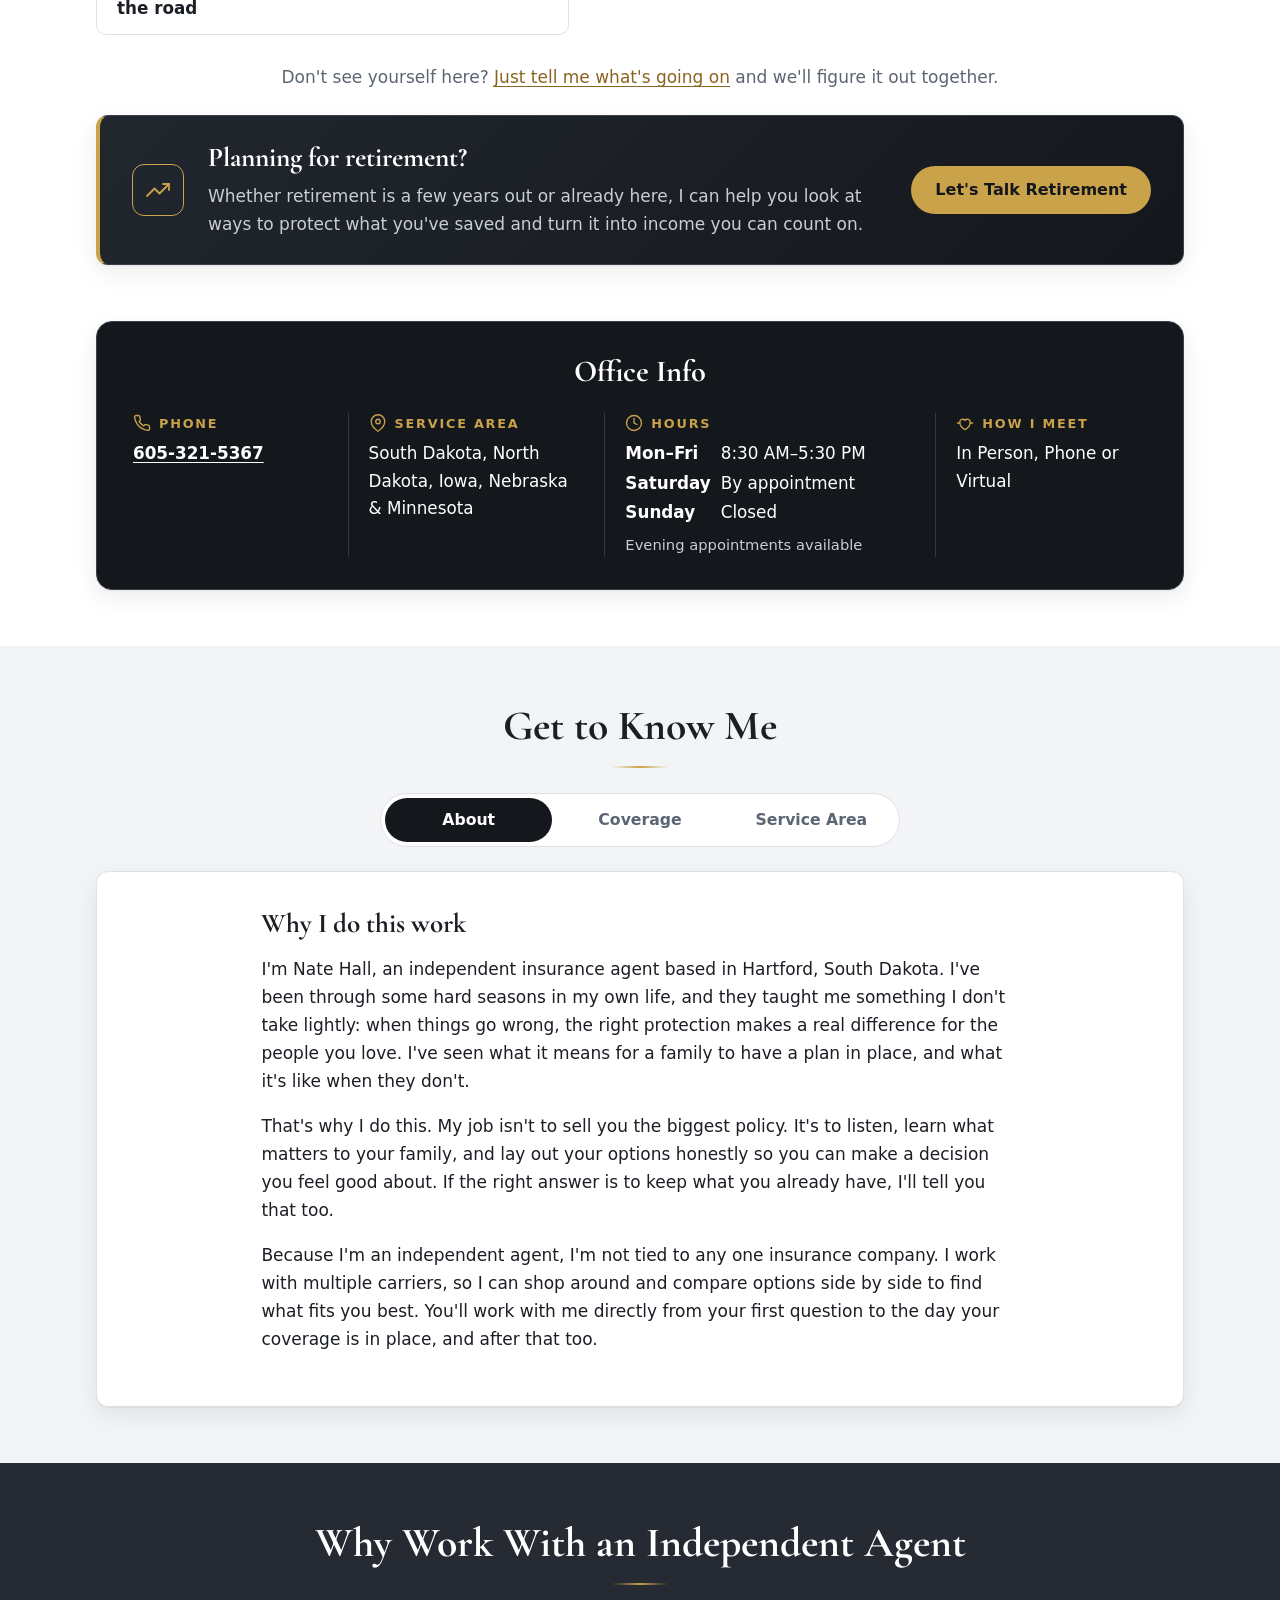
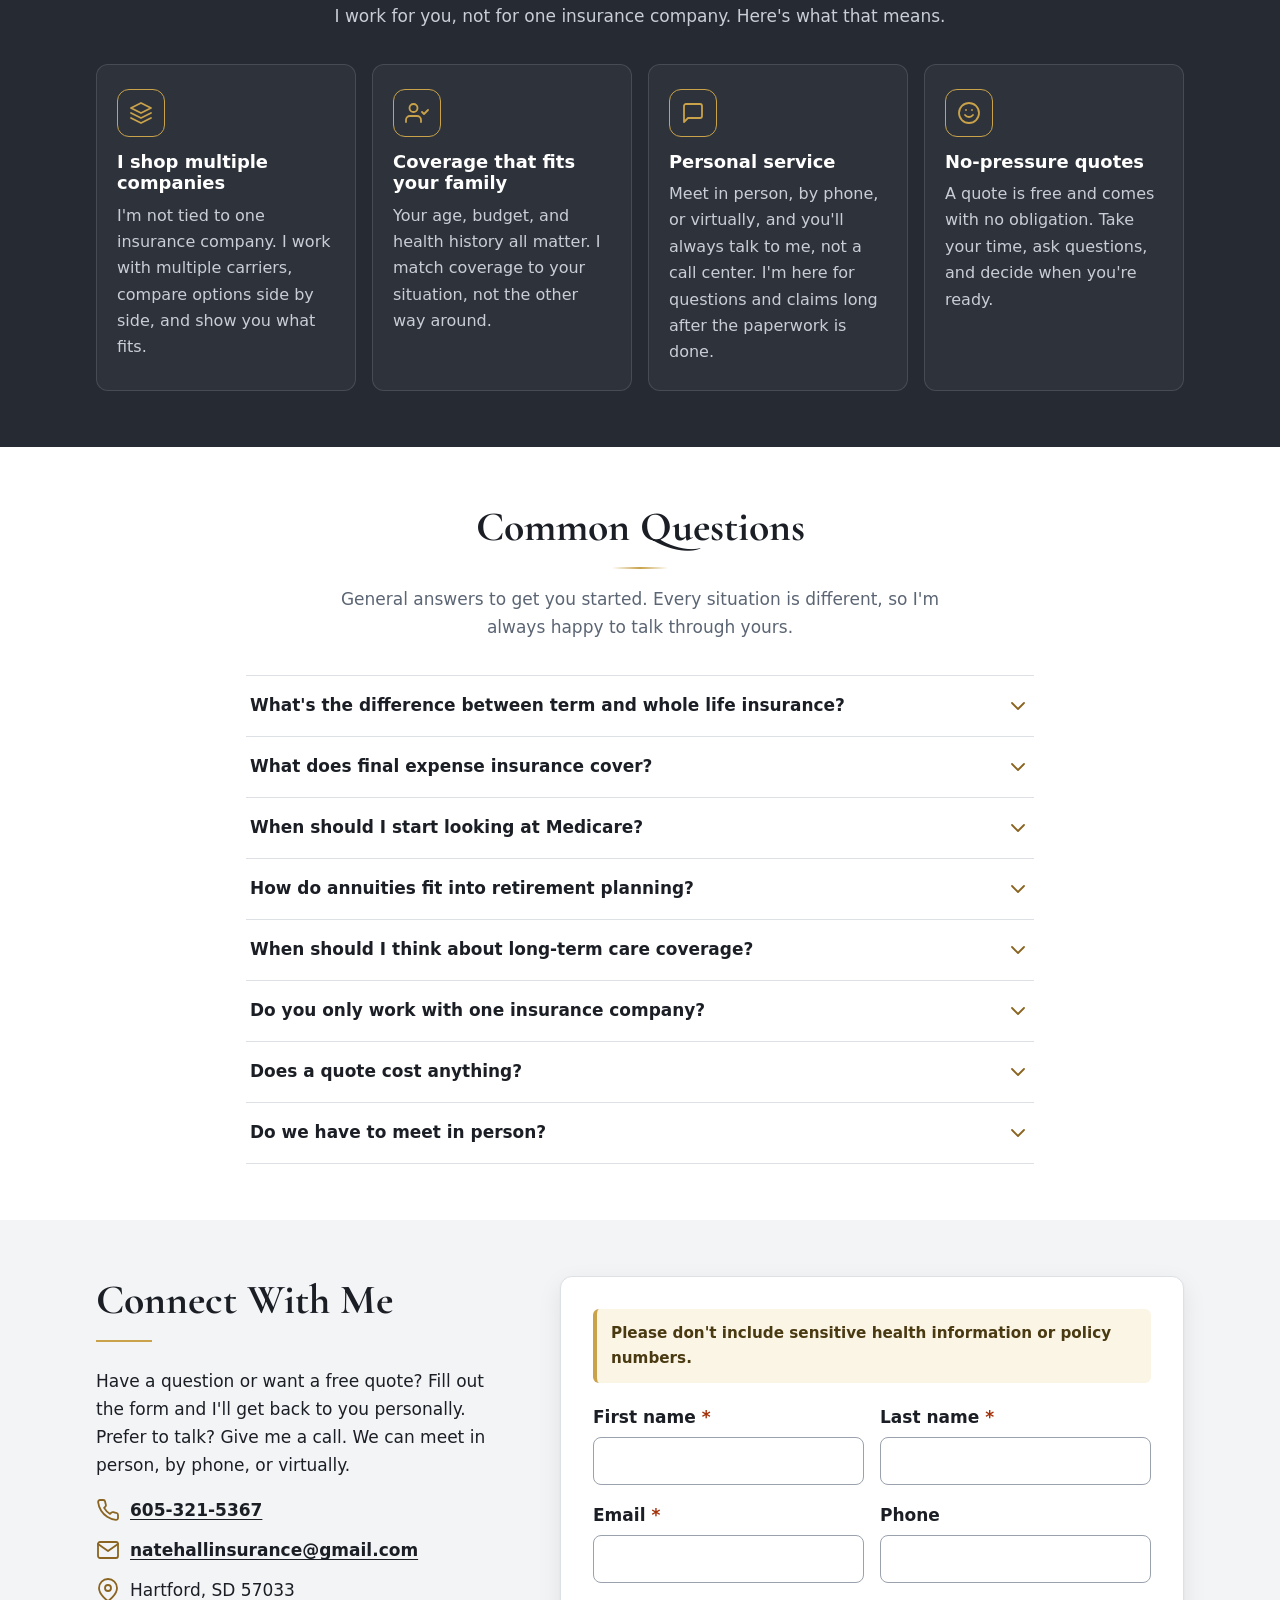
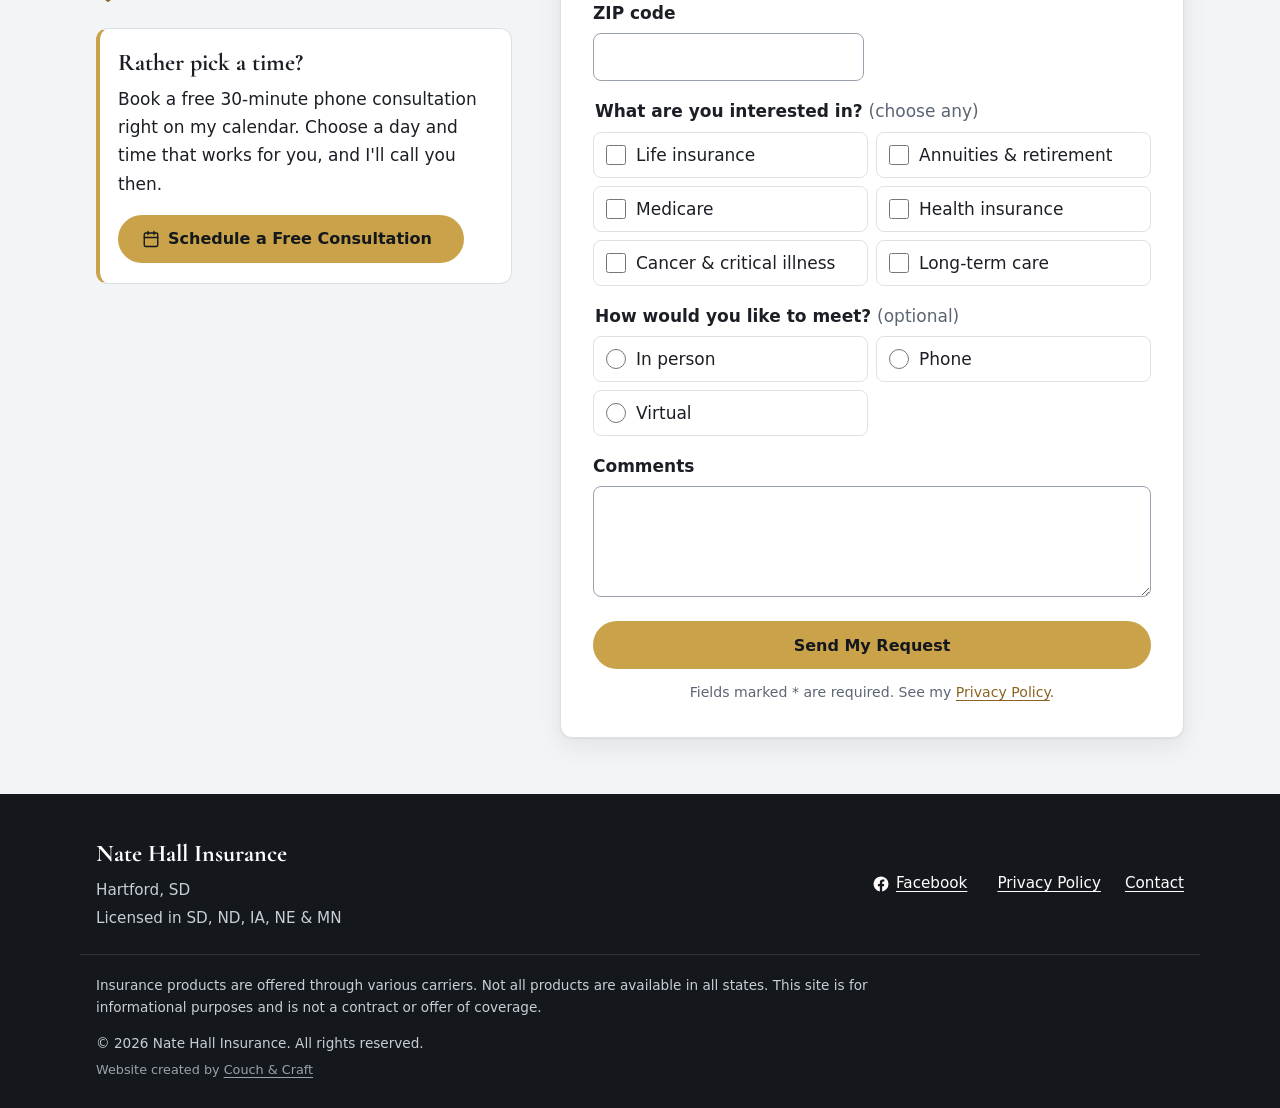
==== commit a9c00127: "Add Schedule a Free Consultation buttons linking to Calendly Hero button and a booking card in the c" ====
--- a/index.html
+++ b/index.html
@@ -30,7 +30,7 @@
   <link rel="stylesheet" href="https://fonts.googleapis.com/css2?family=Cormorant+Garamond:wght@600;700&display=swap">
 
   <link rel="preload" as="image" href="assets/nate.webp?v=20261008" type="image/webp">
-  <link rel="stylesheet" href="css/styles.css?v=20261031">
+  <link rel="stylesheet" href="css/styles.css?v=20261106">
 
   <script type="application/ld+json">
   {
@@ -91,6 +91,7 @@
     <symbol id="i-pin" viewBox="0 0 24 24"><path d="M21 10c0 7-9 13-9 13s-9-6-9-13a9 9 0 0 1 18 0z"/><circle cx="12" cy="10" r="3"/></symbol>
     <symbol id="i-clock" viewBox="0 0 24 24"><circle cx="12" cy="12" r="10"/><path d="M12 6v6l4 2"/></symbol>
     <symbol id="i-handshake" viewBox="0 0 24 24"><path d="M12 21s-7-4.35-7-10a4 4 0 0 1 7-2.65A4 4 0 0 1 19 11c0 5.65-7 10-7 10z"/><path d="M2 12h3M19 12h3"/></symbol>
+    <symbol id="i-calendar" viewBox="0 0 24 24"><rect x="3" y="4" width="18" height="18" rx="2"/><path d="M16 2v4M8 2v4M3 10h18"/></symbol>
     <symbol id="i-mail" viewBox="0 0 24 24"><rect x="2" y="4" width="20" height="16" rx="2"/><path d="M22 6l-10 7L2 6"/></symbol>
     <symbol id="i-layers" viewBox="0 0 24 24"><path d="M12 2L2 7l10 5 10-5-10-5z"/><path d="M2 17l10 5 10-5"/><path d="M2 12l10 5 10-5"/></symbol>
     <symbol id="i-user-check" viewBox="0 0 24 24"><path d="M16 21v-2a4 4 0 0 0-4-4H5a4 4 0 0 0-4 4v2"/><circle cx="8.5" cy="7" r="4"/><path d="M17 11l2 2 4-4"/></symbol>
@@ -147,6 +148,10 @@
             <a class="btn btn-gold" href="tel:+16053215367">
               <svg class="icon icon-sm" aria-hidden="true"><use href="#i-phone"/></svg>
               Call Now
+            </a>
+            <a class="btn btn-outline-light" href="https://calendly.com/natehallinsurance/30min" target="_blank" rel="noopener">
+              <svg class="icon icon-sm" aria-hidden="true"><use href="#i-calendar"/></svg>
+              Schedule a Free Consultation<span class="visually-hidden"> (opens in a new tab)</span>
             </a>
             <a class="btn btn-outline-light" href="#contact">Get a Free Quote</a>
           </div>
@@ -638,6 +643,14 @@
             <li><svg class="icon" aria-hidden="true"><use href="#i-mail"/></svg> <a href="mailto:natehallinsurance@gmail.com">natehallinsurance@gmail.com</a></li>
             <li><svg class="icon" aria-hidden="true"><use href="#i-pin"/></svg> Hartford, SD 57033</li>
           </ul>
+          <div class="schedule-card">
+            <h3>Rather pick a time?</h3>
+            <p>Book a free 30-minute phone consultation right on my calendar. Choose a day and time that works for you, and I'll call you then.</p>
+            <a class="btn btn-gold" href="https://calendly.com/natehallinsurance/30min" target="_blank" rel="noopener">
+              <svg class="icon icon-sm" aria-hidden="true"><use href="#i-calendar"/></svg>
+              Schedule a Free Consultation<span class="visually-hidden"> (opens in a new tab)</span>
+            </a>
+          </div>
         </div>
 
         <form class="contact-form" name="quote-request" method="POST" action="contact.php" novalidate>
@@ -742,6 +755,6 @@
     <a class="btn btn-outline-light" href="#contact">Free Quote</a>
   </div>
 
-  <script src="js/main.js?v=20261031" defer></script>
+  <script src="js/main.js?v=20261106" defer></script>
 </body>
 </html>
--- a/css/styles.css
+++ b/css/styles.css
@@ -135,7 +135,8 @@
 .agent-location .icon { color: var(--gold); }
 .hero-intro { max-width: 58ch; margin: 0 auto 1.5em; color: #e6e9ed; }
 .btn-row { display: flex; flex-wrap: wrap; gap: 12px; justify-content: center; }
-.btn-row .btn { flex: 1 1 200px; max-width: 280px; }
+.btn-row .btn { flex: 1 1 200px; max-width: 320px; white-space: nowrap; }
+@media (max-width: 359px) { .btn-row .btn { white-space: normal; } }
 
 @media (min-width: 768px) {
   .hero { padding: 64px 0 72px; }
@@ -423,6 +424,12 @@
 .contact-list li { display: flex; align-items: center; gap: 10px; }
 .contact-list .icon { color: var(--gold-text); }
 .contact-list a { color: var(--text); font-weight: 600; word-break: break-word; }
+.schedule-card {
+  margin-top: 24px; padding: 20px 18px; background: var(--white);
+  border: 1px solid var(--line); border-left: 4px solid var(--gold); border-radius: var(--radius);
+}
+.schedule-card h3 { font-family: var(--font-head); font-size: 1.5rem; margin: 0 0 .3em; }
+.schedule-card p { margin: 0 0 1em; }
 
 .contact-form, .form-success {
   background: var(--white); border: 1px solid var(--line); border-radius: var(--radius);
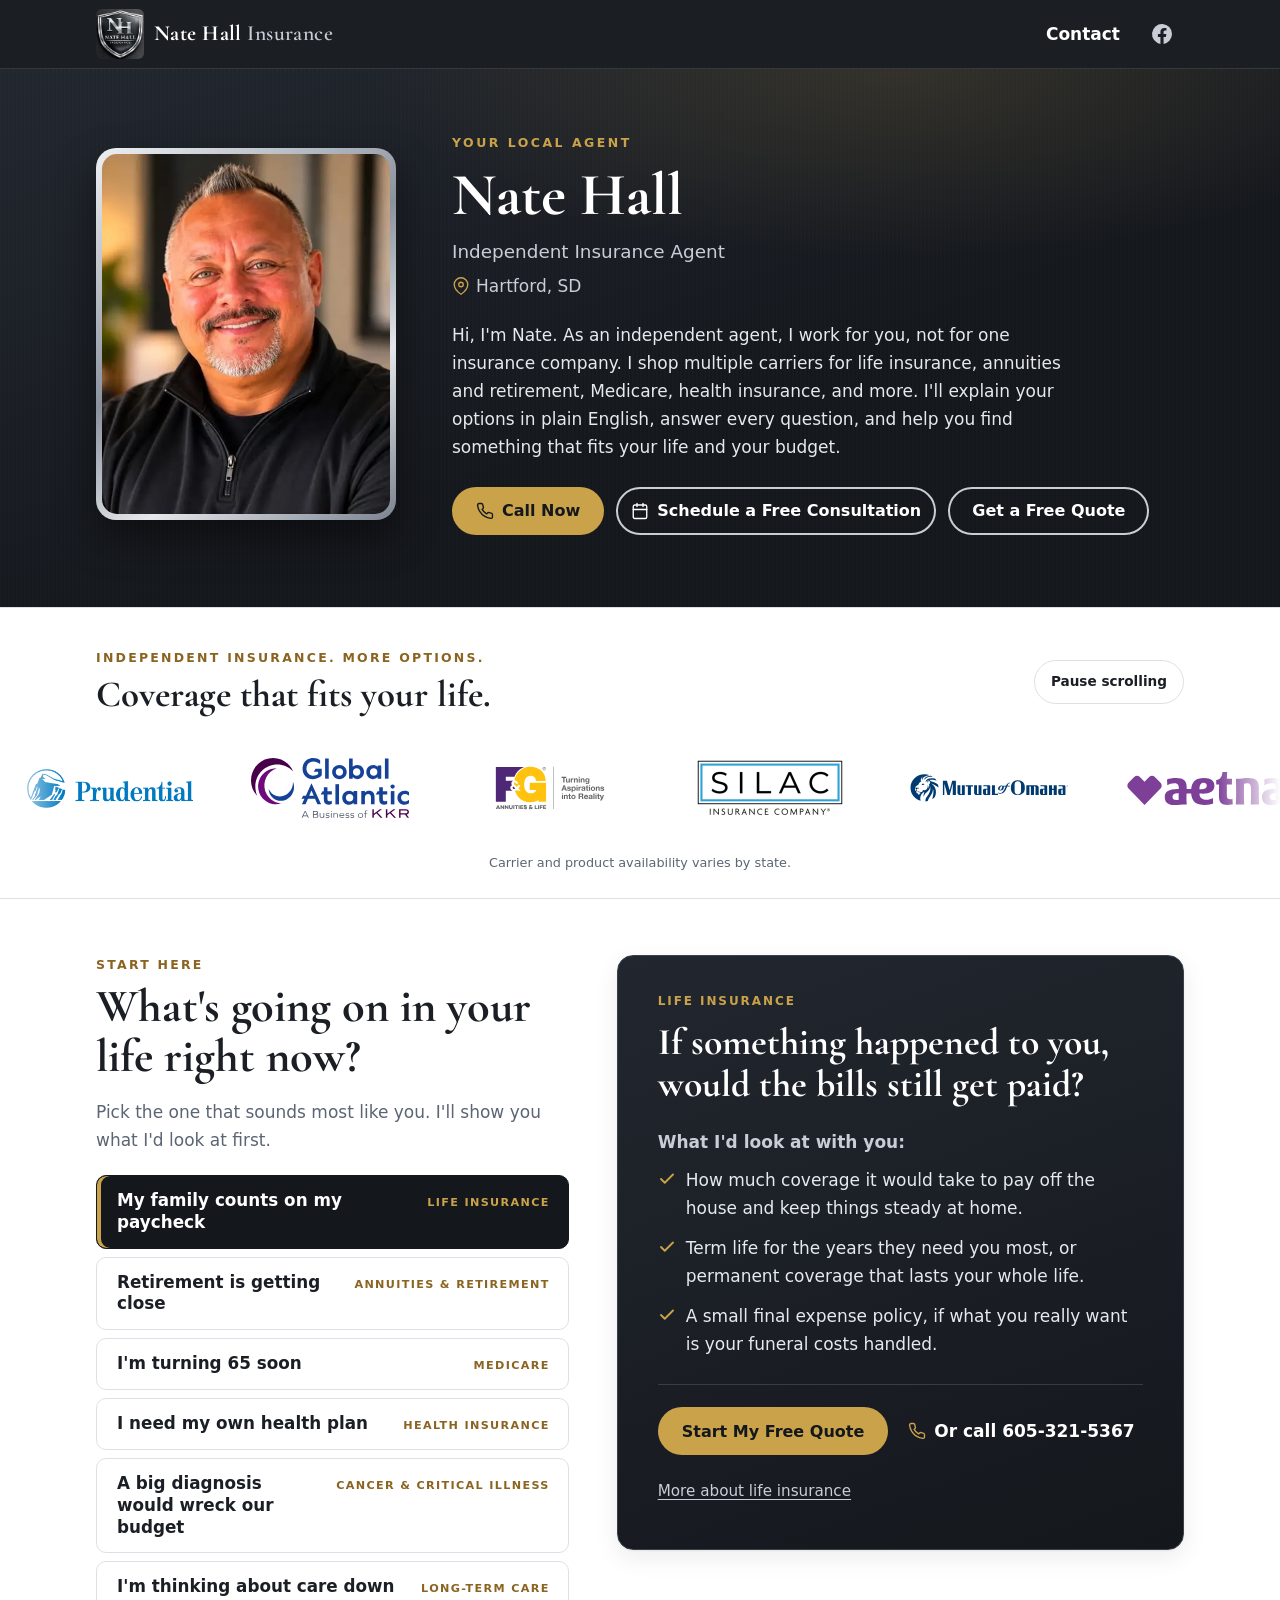
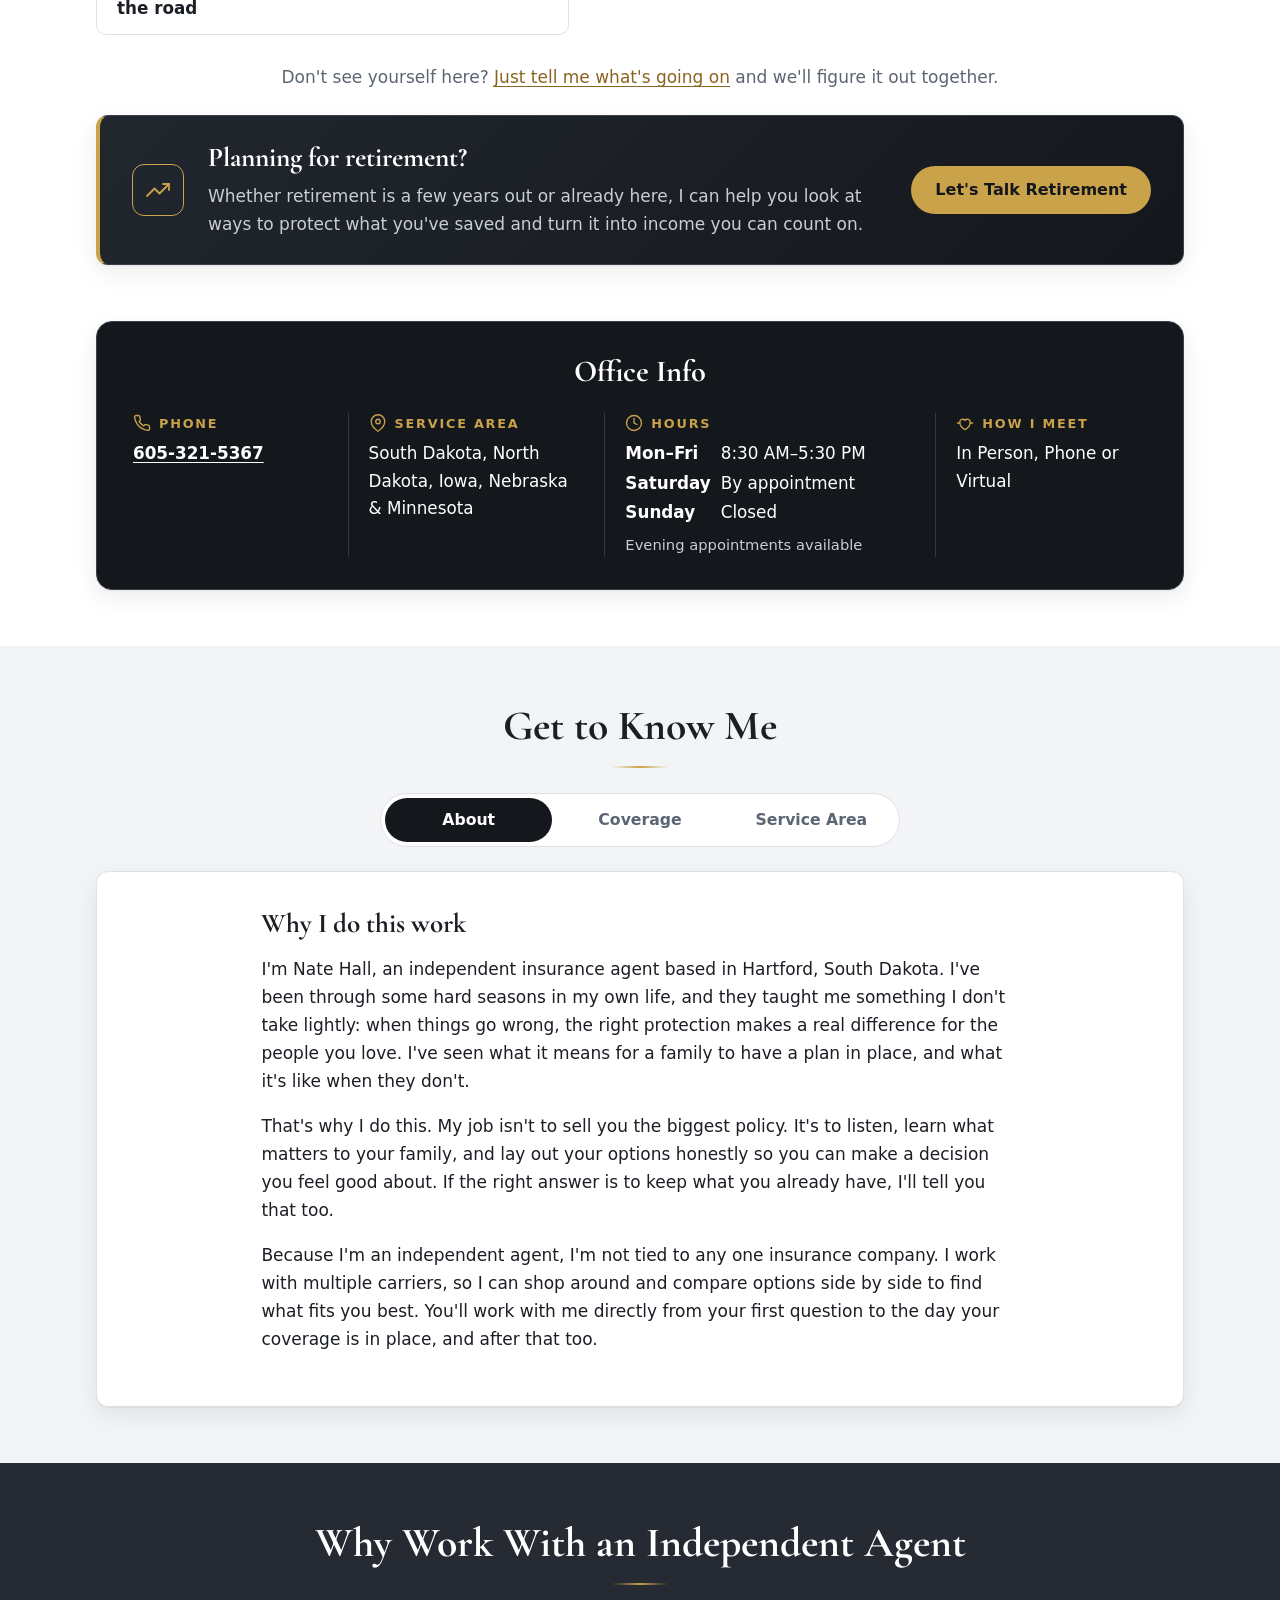
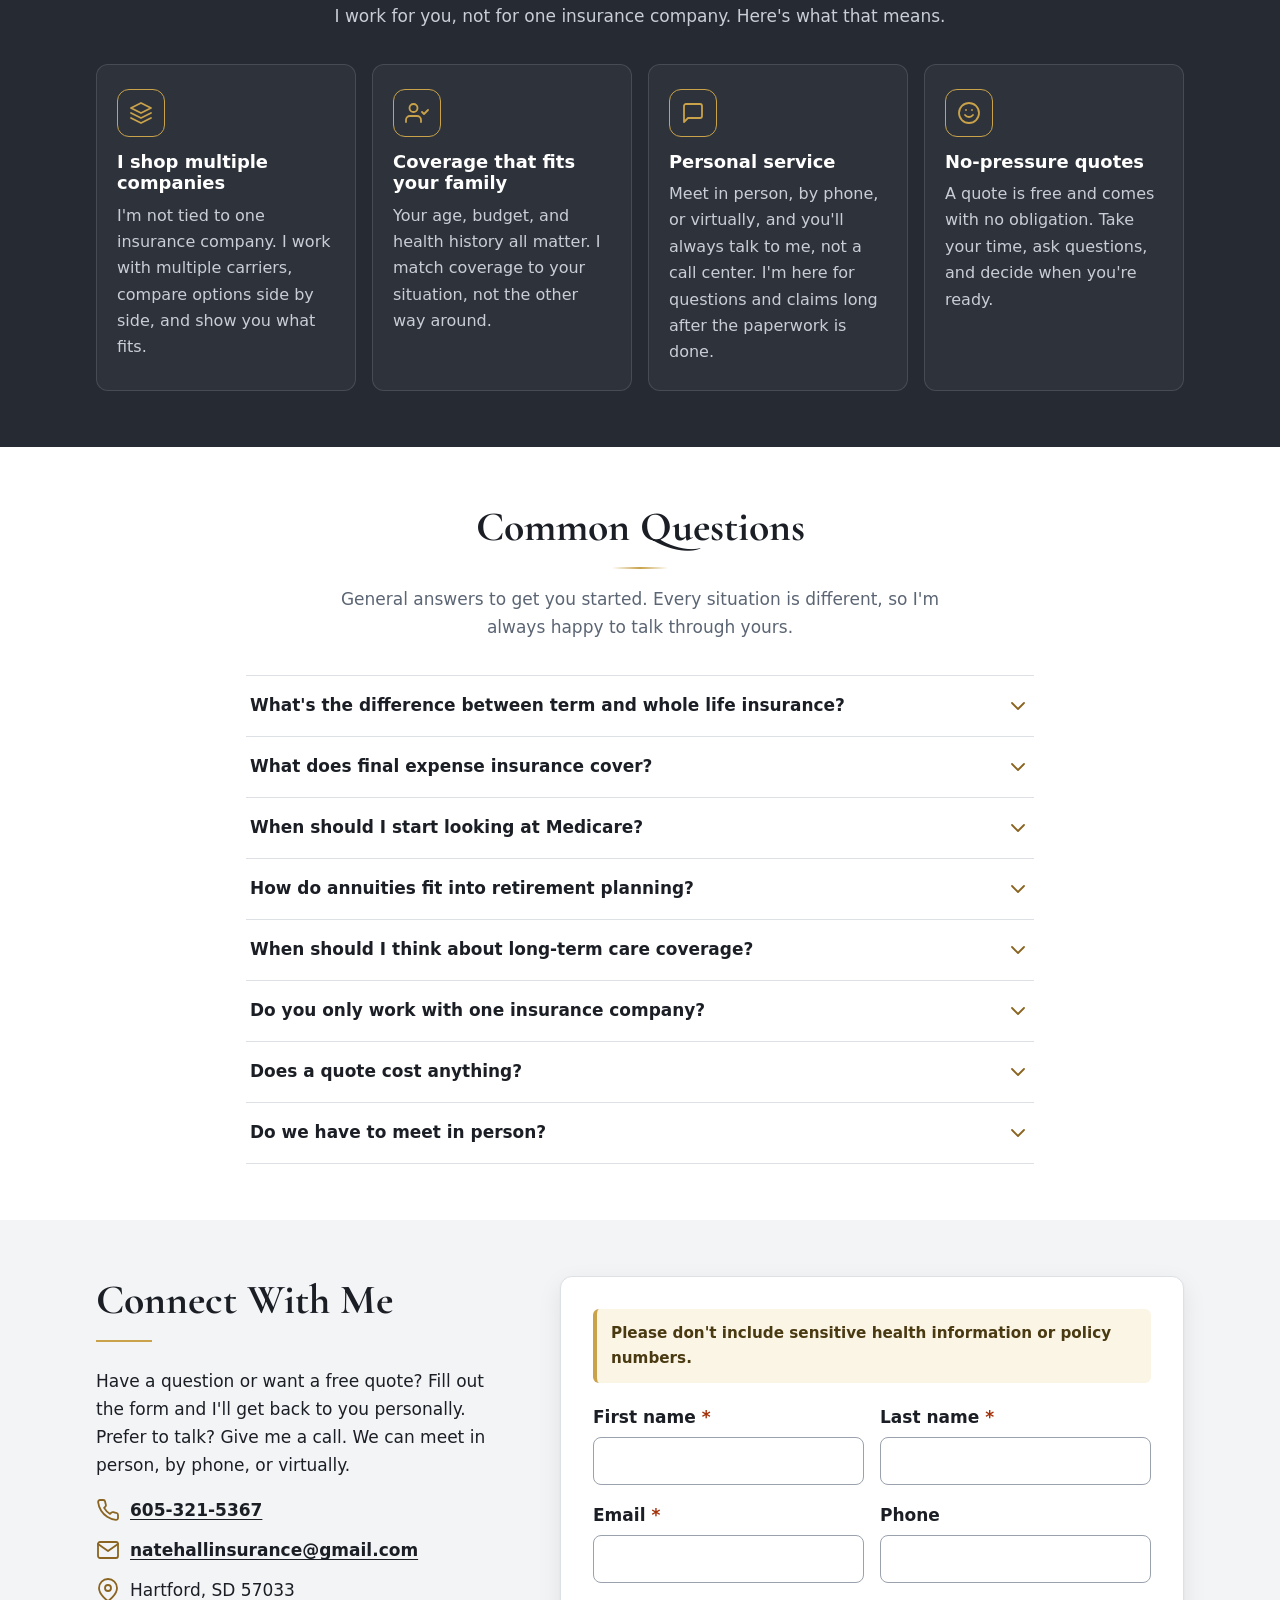
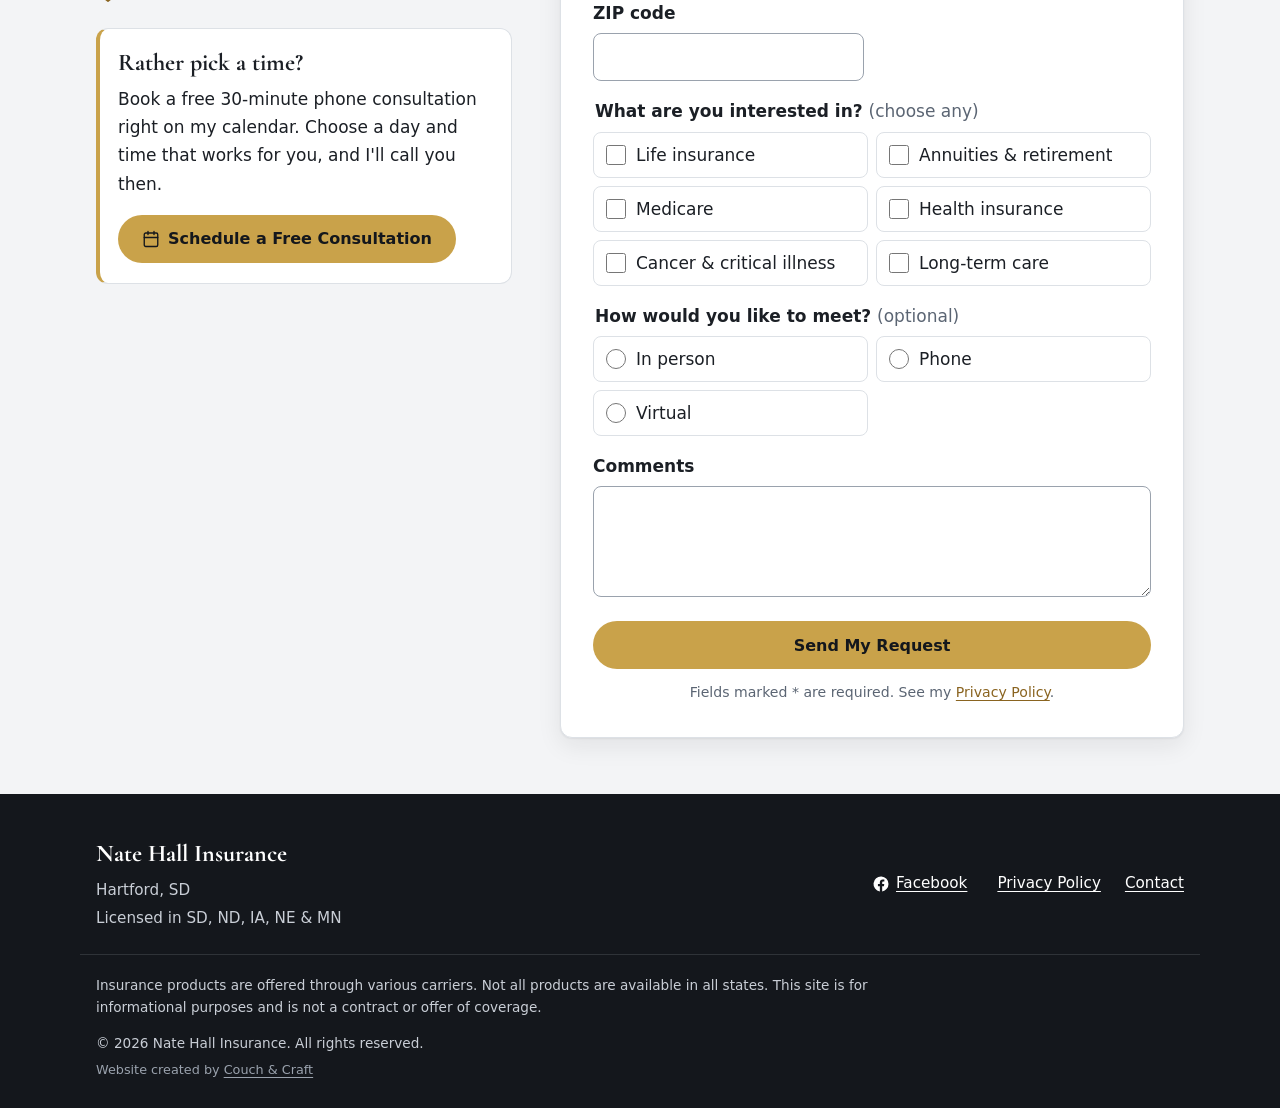
==== commit 41137a4f: "Open the Calendly calendar in an on-site window Schedule buttons now open an accessible native dialo" ====
--- a/index.html
+++ b/index.html
@@ -30,7 +30,7 @@
   <link rel="stylesheet" href="https://fonts.googleapis.com/css2?family=Cormorant+Garamond:wght@600;700&display=swap">
 
   <link rel="preload" as="image" href="assets/nate.webp?v=20261008" type="image/webp">
-  <link rel="stylesheet" href="css/styles.css?v=20261106">
+  <link rel="stylesheet" href="css/styles.css?v=20261106b">
 
   <script type="application/ld+json">
   {
@@ -92,6 +92,7 @@
     <symbol id="i-clock" viewBox="0 0 24 24"><circle cx="12" cy="12" r="10"/><path d="M12 6v6l4 2"/></symbol>
     <symbol id="i-handshake" viewBox="0 0 24 24"><path d="M12 21s-7-4.35-7-10a4 4 0 0 1 7-2.65A4 4 0 0 1 19 11c0 5.65-7 10-7 10z"/><path d="M2 12h3M19 12h3"/></symbol>
     <symbol id="i-calendar" viewBox="0 0 24 24"><rect x="3" y="4" width="18" height="18" rx="2"/><path d="M16 2v4M8 2v4M3 10h18"/></symbol>
+    <symbol id="i-close" viewBox="0 0 24 24"><path d="M18 6L6 18M6 6l12 12"/></symbol>
     <symbol id="i-mail" viewBox="0 0 24 24"><rect x="2" y="4" width="20" height="16" rx="2"/><path d="M22 6l-10 7L2 6"/></symbol>
     <symbol id="i-layers" viewBox="0 0 24 24"><path d="M12 2L2 7l10 5 10-5-10-5z"/><path d="M2 17l10 5 10-5"/><path d="M2 12l10 5 10-5"/></symbol>
     <symbol id="i-user-check" viewBox="0 0 24 24"><path d="M16 21v-2a4 4 0 0 0-4-4H5a4 4 0 0 0-4 4v2"/><circle cx="8.5" cy="7" r="4"/><path d="M17 11l2 2 4-4"/></symbol>
@@ -149,9 +150,9 @@
               <svg class="icon icon-sm" aria-hidden="true"><use href="#i-phone"/></svg>
               Call Now
             </a>
-            <a class="btn btn-outline-light" href="https://calendly.com/natehallinsurance/30min" target="_blank" rel="noopener">
+            <a class="btn btn-outline-light" href="https://calendly.com/natehallinsurance/30min" data-schedule>
               <svg class="icon icon-sm" aria-hidden="true"><use href="#i-calendar"/></svg>
-              Schedule a Free Consultation<span class="visually-hidden"> (opens in a new tab)</span>
+              Schedule a Free Consultation
             </a>
             <a class="btn btn-outline-light" href="#contact">Get a Free Quote</a>
           </div>
@@ -646,9 +647,9 @@
           <div class="schedule-card">
             <h3>Rather pick a time?</h3>
             <p>Book a free 30-minute phone consultation right on my calendar. Choose a day and time that works for you, and I'll call you then.</p>
-            <a class="btn btn-gold" href="https://calendly.com/natehallinsurance/30min" target="_blank" rel="noopener">
+            <a class="btn btn-gold" href="https://calendly.com/natehallinsurance/30min" data-schedule>
               <svg class="icon icon-sm" aria-hidden="true"><use href="#i-calendar"/></svg>
-              Schedule a Free Consultation<span class="visually-hidden"> (opens in a new tab)</span>
+              Schedule a Free Consultation
             </a>
           </div>
         </div>
@@ -748,6 +749,20 @@
     </div>
   </footer>
 
+  <dialog class="schedule-dialog" id="schedule-dialog" aria-labelledby="schedule-dialog-title">
+    <div class="schedule-dialog__inner">
+      <div class="schedule-dialog__head">
+        <h2 id="schedule-dialog-title">Schedule a Free Consultation</h2>
+        <button class="schedule-dialog__close" type="button" data-schedule-close aria-label="Close scheduling window">
+          <svg class="icon" aria-hidden="true"><use href="#i-close"/></svg>
+        </button>
+      </div>
+      <div class="schedule-dialog__body" data-schedule-body>
+        <p class="schedule-dialog__fallback">Loading my calendar&hellip; If it doesn't appear, <a href="https://calendly.com/natehallinsurance/30min" target="_blank" rel="noopener">open it on Calendly<span class="visually-hidden"> (opens in a new tab)</span></a> or call me at <a href="tel:+16053215367">605-321-5367</a>.</p>
+      </div>
+    </div>
+  </dialog>
+
   <div class="mobile-bar" aria-label="Quick actions" role="region">
     <a class="btn btn-gold" href="tel:+16053215367">
       <svg class="icon icon-sm" aria-hidden="true"><use href="#i-phone"/></svg> Call
@@ -755,6 +770,6 @@
     <a class="btn btn-outline-light" href="#contact">Free Quote</a>
   </div>
 
-  <script src="js/main.js?v=20261106" defer></script>
+  <script src="js/main.js?v=20261106b" defer></script>
 </body>
 </html>
--- a/css/styles.css
+++ b/css/styles.css
@@ -431,6 +431,33 @@
 .schedule-card h3 { font-family: var(--font-head); font-size: 1.5rem; margin: 0 0 .3em; }
 .schedule-card p { margin: 0 0 1em; }
 
+.schedule-dialog {
+  width: min(1040px, calc(100% - 32px)); height: min(780px, calc(100% - 32px));
+  max-width: none; max-height: none; padding: 0; border: 0; border-radius: var(--radius);
+  background: var(--white); color: var(--text); box-shadow: 0 20px 60px rgba(0, 0, 0, .45); overflow: hidden;
+}
+.schedule-dialog::backdrop { background: rgba(20, 23, 28, .72); }
+.schedule-dialog__inner { display: flex; flex-direction: column; height: 100%; }
+.schedule-dialog__head {
+  display: flex; align-items: center; justify-content: space-between; gap: 12px;
+  padding: 8px 8px 8px 20px; background: var(--ink); color: var(--white);
+}
+.schedule-dialog__head h2 { font-family: var(--font-head); font-size: 1.4rem; margin: 0; }
+.schedule-dialog__close {
+  display: inline-flex; align-items: center; justify-content: center; width: 48px; height: 48px;
+  background: none; border: 0; border-radius: 999px; color: var(--white); cursor: pointer;
+}
+.schedule-dialog__close:hover { background: rgba(255, 255, 255, .12); }
+.schedule-dialog__close:focus-visible { outline-color: var(--gold); }
+.schedule-dialog__body { position: relative; flex: 1; min-height: 0; }
+.schedule-dialog__fallback { margin: 0; padding: 32px 20px; text-align: center; }
+.schedule-dialog__body iframe { position: absolute; inset: 0; width: 100%; height: 100%; border: 0; background: var(--white); visibility: hidden; }
+.schedule-dialog__body iframe.is-loaded { visibility: visible; }
+.has-dialog { overflow: hidden; }
+@media (max-width: 639px) {
+  .schedule-dialog { width: 100%; height: 100%; border-radius: 0; }
+}
+
 .contact-form, .form-success {
   background: var(--white); border: 1px solid var(--line); border-radius: var(--radius);
   padding: 22px 18px; box-shadow: var(--shadow);
